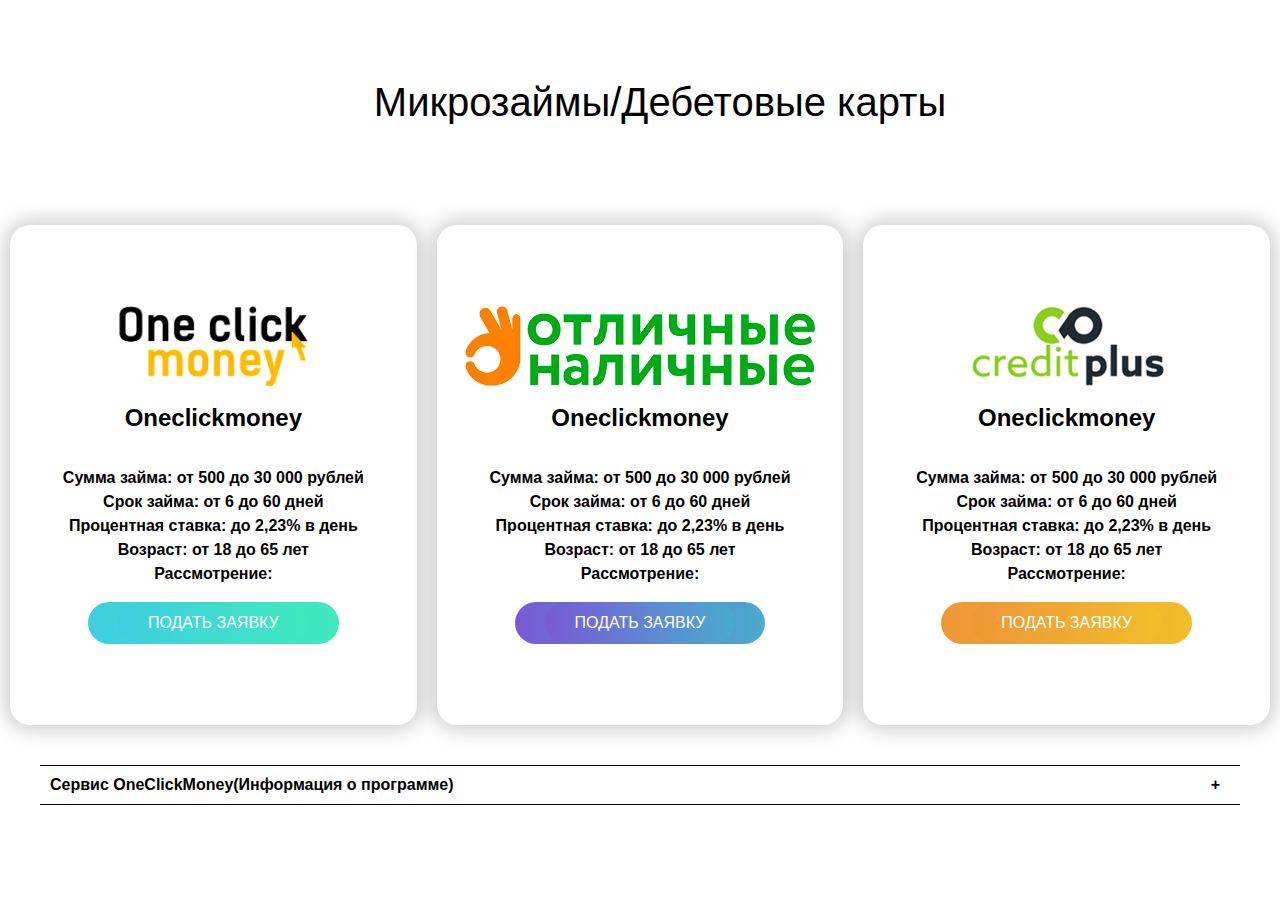
==== index.html @ ba23e67a "Add files via upload" ====
<!DOCTYPE html>
<html lang="ru">
<head>
	<meta charset="UTF-8">
	<meta name="viewport" content="width=device=1200">
	<title>Gradient cards</title>
	<link rel="stylesheet" href="css/style.css">
	<nav>
		<ul>
			<li><a href="index.html">Микрозаймы</a></li>
			<p>/</p>
			<li><a href="cart.html">Дебетовые карты</a></li>
		</ul>
	</nav>
</head>
<body>
	<div class="container">
		<div class="card">
		    <img src="Picture/oneclickmoney.png" alt="oneclickmoney" class="card-image">
			<div class="card-text">
				<h2>Oneclickmoney</h2>
				<p>Сумма займа: от 500 до 30 000 рублей<br>Срок займа: от 6 до 60 дней<br>Процентная ставка: до 2,23% в день<br>
				Возраст: от 18 до 65 лет<br>Рассмотрение:</p>		  
			</div>
			<div class="card-button">
				<a href="https://ad.admitad.com/g/2e4f66e6ffa1b84c5340ae3cf109e7" class="card-button">Подать заявку</a>	
			</div>	
		</div>
		<div class="card">
		    <img src="Picture/otlnal.png" alt="Отличные наличные" class="card-image">
			<div class="card-text">
				<h2>Oneclickmoney</h2>
				<p>Сумма займа: от 500 до 30 000 рублей<br>Срок займа: от 6 до 60 дней<br>Процентная ставка: до 2,23% в день<br>
				Возраст: от 18 до 65 лет<br>Рассмотрение:</p>		  
			</div>
			<div class="card-button">
				<a href="https://ad.admitad.com/g/2e4f66e6ffa1b84c5340ae3cf109e7" class="card-button">Подать заявку</a>	
			</div>	
		</div>
		<div class="card">
		    <img src="Picture/creditplus.png" alt="creditplus" class="card-image">
			<div class="card-text">
				<h2>Oneclickmoney</h2>
				<p>Сумма займа: от 500 до 30 000 рублей<br>Срок займа: от 6 до 60 дней<br>Процентная ставка: до 2,23% в день<br>
				Возраст: от 18 до 65 лет<br>Рассмотрение:</p>		  
			</div>
			<div class="card-button">
				<a href="https://ad.admitad.com/g/2e4f66e6ffa1b84c5340ae3cf109e7" class="card-button">Подать заявку</a>	
			</div>	
		</div>
		</div>
	</div>
	<div class="faq">
		<div class="faq-item">
             <div class="faq-title">Сервис OneClickMoney(Информация о программе)</div> 
			 <div class="content">Сервис OneClickMoney - финансовый онлайн-проект, осуществляющий выдачу займов на банковскую карту онлайн!

				Требования к заемщикам:
				
				Гражданство РФ
				Постоянная регистрация на территории РФ
				Возраст заемщика от 18 до 80 лет
				Наличие постоянного места работы
				Наличие мобильного телефона
				
				
				Необходимые документы:
				
				Паспорт гражданина РФ
				
				
				Способы получения займа:
				
				Личный банковский счет
				Именная банковская карта VISA / MasterCard / Maestro
				Электронный кошелек в платежной системе Webmoney
				Электронный кошелек в платежной системе Яндекс.Деньги
				Электронный кошелек в платежной системе QIWI
				Система денежных переводов ЗОЛОТАЯ КОРОНА
				
				
				Способы погашения:
				
				С банковской карты
				Интернет-банк "Альфа-клик", "Сбербанк@Онлайн", "Промсвязьбанк"
				Терминалы оплаты
				По системе денежных переводов "Contact"
				Кошелек "Webmoney"
				</div>
		</div>
	</div>
    <script>
		const spoiler = document.getElementsByClassName
		('faq');

		for (i = 0; i < spoiler.length; i++){
			spoiler[i].addEventListener('click', function(){
				this.classList.toggle('active')
			})	
		}

	</script>
	
</body>
</html>
---- css/style.css ----
@media only screen and (max-width: 4000px){

body{
  font-family: sans-serif;
  margin: 0;
  padding: 0;
  min-width: 1200px;
}

ul{
  font-size: 40px;
  list-style: none;
  align-items: center;
  display: flex;
  justify-content: center;
  
}

a {
  text-decoration: none;
  color: rgb(0, 0, 0);
}

.line {
  border: none;
  background: linear-gradient(-90deg,#785ad6, #4aabce, #785ad6);
  height: 3px; /* Толщина линии */
  width: 350px;
 }

 .container {
  width: 100%;
  display: flex;
  justify-content: center;
  align-items: center;
 }

.card {
  width: 500px;
  height: 500px;

  border-radius: 20px;
  background: #fff;
  box-shadow: 0 0 20px 5px rgba(0,0,0,.2); 
  display: flex;
  flex-direction: column;
  align-items: center;
  justify-content: center;
  box-sizing: border-box;
	margin: 20px 10px;

}

.card-image{
  height: 80px;
	max-height: 100%;
	max-width: 100%;
}

.card-text{
  display: flex;
	flex-direction: column;
	align-items: center;
  line-height: 150%;
}

.card-text p{
	font-weight: bold;
	color:#000000;
	text-align: center;
}

.card-button{
  background: linear-gradient(to left, #785ad6, #4aabce, #785ad6);
  background-size: 200%;
  padding: 12px 30px;
  text-decoration: none;
  color: #fff;
  text-transform: uppercase;
  border-radius: 30px;
  transition: .4s;
}

.card:first-child:before {
  background: linear-gradient(-90deg, #3fcee1, #3fe9bd);
}

.card:last-child:before {
  background: linear-gradient(-90deg, #f1bd2b, #ee9738);
}


.btn {
  display: block;
  justify-content: center;
  text-align: center;
  border-style: none;
  margin: 29px auto 0;
  padding: 13px 63px 14px 62px;
  cursor: pointer;
  background: linear-gradient(to left, #785ad6, #4aabce, #785ad6);
  background-size: 200%;
  padding: 15px 30px;
  text-decoration: none;
  color: #fff;
  text-transform: uppercase;
  border-radius: 30px;
  box-shadow: 0 9px 50px -5 #3fe9bd;
  transition: .4s;
}

.card:first-child .card-button {
  background: linear-gradient(to left, #3fcee1, #3fe9bd, #3fcee1);
  background-size: 200%;
}

.card:last-child .card-button {
  background: linear-gradient(to left, #ee9738, #f1bd2b, #ee9738);
  background-size: 200%;
}

.btn:hover,
.infBlock:first-child .btn:hover,
.infBlock:last-child .btn:hover {
  background-position: right;
}

.faq {
  width: 1200px;
  margin: 20px auto;
}
.faq-item {
  border-top: 1px solid rgb(0, 0, 0); /* Линия сверху текста */
  border-bottom: 1px solid rgb(0, 0, 0); /* Линия снизу текста */
}
.faq-title {
  
  position: relative;
  padding: 10px;
  
  cursor: pointer;
  font-weight: 600;
  
}

.faq-title::before {
  content: '+';
  position: absolute;
  top:50%;
  right:20px;
  transform: translateY(-50%);
  font-size: 1,5em;
}
.faq.active .faq-title::before {
  content: '-';
}

.content {
  position: relative;
  height: 0;
  overflow: hidden;
  transition: 0,5s;
  overflow-y: auto;
}

.faq.active .content{
  height: auto;
  padding: 10px;
}

}
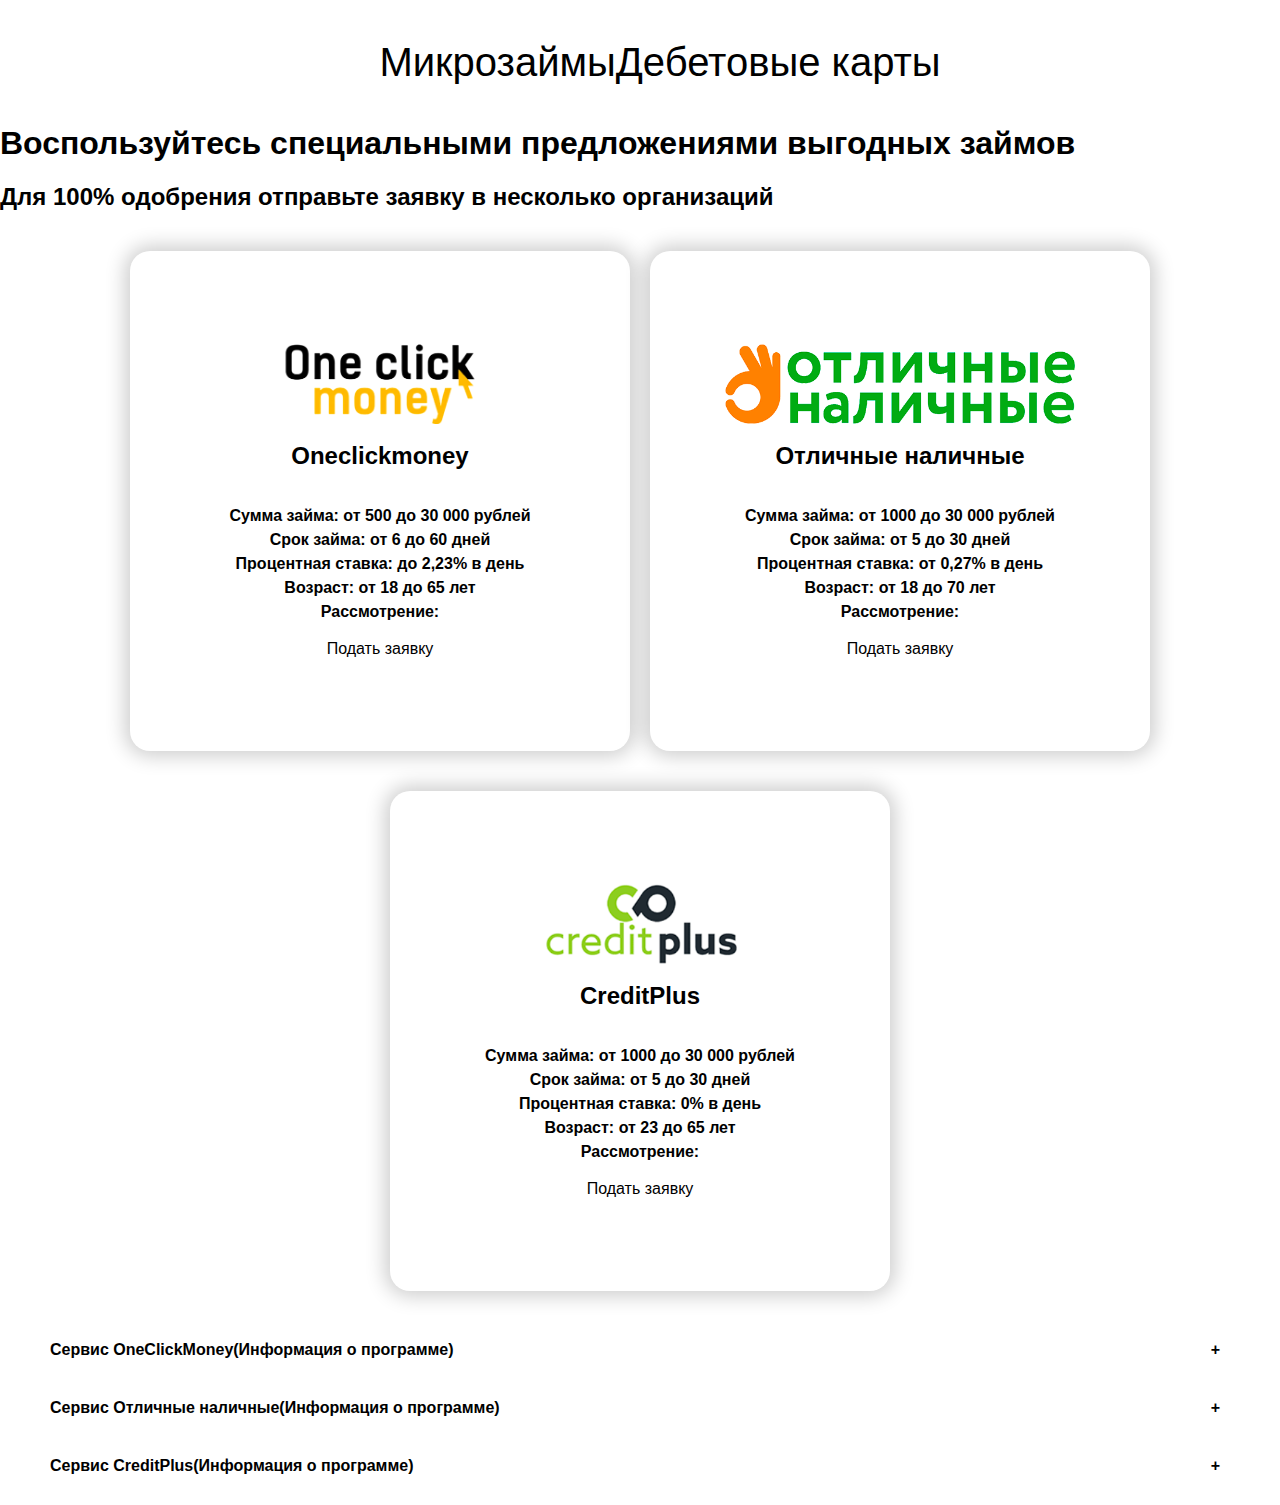
==== commit 10e376c9: "Add files via upload" ====
--- a/index.html
+++ b/index.html
@@ -5,101 +5,141 @@
 	<meta name="viewport" content="width=device=1200">
 	<title>Gradient cards</title>
 	<link rel="stylesheet" href="css/style.css">
-	<nav>
-		<ul>
-			<li><a href="index.html">Микрозаймы</a></li>
-			<p>/</p>
+	<nav class="topnav">
+		<ul class="str">
+			<li><a class="active" href="index.html">Микрозаймы</a></li>
 			<li><a href="cart.html">Дебетовые карты</a></li>
 		</ul>
 	</nav>
 </head>
 <body>
+<div class="main">
+	<div class="main-text"><h1>Воспользуйтесь специальными предложениями выгодных займов</h1></div>
+	<div class="head-text"><h2>Для 100% одобрения отправьте заявку в несколько организаций</h2></div>
+	
 	<div class="container">
 		<div class="card">
 		    <img src="Picture/oneclickmoney.png" alt="oneclickmoney" class="card-image">
 			<div class="card-text">
-				<h2>Oneclickmoney</h2>
+				<h2>Oneclickmoney</h2><div class="line1"></div>
 				<p>Сумма займа: от 500 до 30 000 рублей<br>Срок займа: от 6 до 60 дней<br>Процентная ставка: до 2,23% в день<br>
 				Возраст: от 18 до 65 лет<br>Рассмотрение:</p>		  
 			</div>
-			<div class="card-button">
-				<a href="https://ad.admitad.com/g/2e4f66e6ffa1b84c5340ae3cf109e7" class="card-button">Подать заявку</a>	
+			<div>
+				<a href="https://ad.admitad.com/g/2e4f66e6ffa1b84c5340ae3cf109e7" class="card-button1">Подать заявку</a>	
 			</div>	
 		</div>
 		<div class="card">
 		    <img src="Picture/otlnal.png" alt="Отличные наличные" class="card-image">
 			<div class="card-text">
-				<h2>Oneclickmoney</h2>
-				<p>Сумма займа: от 500 до 30 000 рублей<br>Срок займа: от 6 до 60 дней<br>Процентная ставка: до 2,23% в день<br>
-				Возраст: от 18 до 65 лет<br>Рассмотрение:</p>		  
+				<h2>Отличные наличные</h2><div class="line2"></div>
+				<p>Сумма займа: от 1000 до 30 000 рублей<br>Срок займа: от 5 до 30 дней<br>Процентная ставка: от 0,27% в день<br>
+				Возраст: от 18 до 70 лет<br>Рассмотрение:</p>		  
 			</div>
-			<div class="card-button">
-				<a href="https://ad.admitad.com/g/2e4f66e6ffa1b84c5340ae3cf109e7" class="card-button">Подать заявку</a>	
+			<div>
+				<a href="https://ad.admitad.com/g/5z9ni6el18a1b84c5340b21687d58d538b39b791" class="card-button2">Подать заявку</a>	
 			</div>	
 		</div>
+	</div>
+	<div class="container">
 		<div class="card">
 		    <img src="Picture/creditplus.png" alt="creditplus" class="card-image">
 			<div class="card-text">
-				<h2>Oneclickmoney</h2>
-				<p>Сумма займа: от 500 до 30 000 рублей<br>Срок займа: от 6 до 60 дней<br>Процентная ставка: до 2,23% в день<br>
-				Возраст: от 18 до 65 лет<br>Рассмотрение:</p>		  
+				<h2>CreditPlus</h2><div class="line3"></div>
+				<p>Сумма займа: от 1000 до 30 000 рублей<br>Срок займа: от 5 до 30 дней<br>Процентная ставка: 0% в день<br>
+				Возраст: от 23 до 65 лет<br>Рассмотрение:</p>		  
 			</div>
-			<div class="card-button">
-				<a href="https://ad.admitad.com/g/2e4f66e6ffa1b84c5340ae3cf109e7" class="card-button">Подать заявку</a>	
+			<div>
+				<a href="https://ad.admitad.com/g/mzp7dy4ikqa1b84c5340ab10d1eb5c" class="card-button3">Подать заявку</a>	
 			</div>	
 		</div>
+	</div>
+	<div class="size">
+		<div class="accordeon">
+			<div class="faq">
+				<div class="faq-title">Сервис OneClickMoney(Информация о программе)</div> 
+				<div class="content">
+					<p>Сервис OneClickMoney - финансовый онлайн-проект, осуществляющий выдачу займов на банковскую карту онлайн!</p>
+				   <p>Требования к заемщикам:</p>
+				   <ul>
+					   <li>Гражданство РФ</li>
+					   <li>Постоянная регистрация на территории РФ</li>
+					   <li>Возраст заемщика от 18 до 80 лет</li>
+					   <li>Наличие постоянного места работы</li>
+					   <li>Наличие мобильного телефона</li>
+					 </ul>
+					 <p>Необходимые документы:</p>
+				   <ul>
+					   <li>Паспорт гражданина РФ</li>
+					 </ul>
+					 <p>Способы получения займа:</p>
+					 <ul>
+						 <li>Личный банковский счет</li>
+						 <li>Именная банковская карта VISA / MasterCard / Maestro</li>
+						 <li>Электронный кошелек в платежной системе Webmoney</li>
+						 <li>Электронный кошелек в платежной системе Яндекс.Деньги</li>
+						 <li>Электронный кошелек в платежной системе QIWI</li>
+						 <li>Система денежных переводов ЗОЛОТАЯ КОРОНА</li>
+					   </ul> 
+					   <p>Способы погашения:</p>
+					   <ul>
+						   <li>С банковской карты</li>
+						   <li>Интернет-банк "Альфа-клик", "Сбербанк@Онлайн", "Промсвязьбанк"</li>
+						   <li>Терминалы оплаты</li>
+						   <li>По системе денежных переводов "Contact"</li>
+						   <li>Кошелек "Webmoney"</li>
+						 </ul> 		
+				   </div>
+			</div>
+			<div class="faq">
+				<div class="faq-title">Сервис Отличные наличные(Информация о программе)</div> 
+				<div class="content">
+					<p>Наш сервис онлайн займов - это уникальные разработки и технологичные решения, поэтому одобрение заявок и зачисление 
+						денежных средств происходит за пару минут, а все данные и платежи надежно защищены.</p>
+				   <p>Минимальный пакет документов: паспорт и пенсионное удостоверение (при наличии).</p>
+				   <p>Действует акция 0% на 7 дней (действует для всех новых клиентов на первый займ).</p>
+				</div>
+			</div>
+			<div class="faq">
+				<div class="faq-title">Сервис CreditPlus(Информация о программе)</div> 
+				<div class="content">
+					<p>Перманентная акция: Закрываем 1 заём случайно выбранного клиента каждую пятницу в 18:00 по МСК, оформленный за предшествующую неделю.
+						 Вся информация и результаты розыгрыша публикуются в официальных группах CreditPlus в соцсетях ВКонтакте, Одноклассники, Facebook</p>
+				   <p>Требования к заемщикам:</p>
+				   <ul>
+					<li>Гражданство РФ</li>
+					<li>Постоянная регистрация на территории РФ</li>
+					<li>Наличие мобильного телефона</li>
+				  </ul> 
+				  <p>Необходимые документы:</p>
+				  <ul>
+				   <li>Паспорт гражданина РФ</li>
+				 </ul> 	
+				 <p>Способы получения займа:</p>
+				  <ul>
+				   <li>Наличными по системе денежных переводов CONTACT</li>
+				   <li>на банковский счет</li>
+				   <li>на банковскую карту</li>
+				 </ul> 
+				</div>
+			</div>
 		</div>
-	</div>
-	<div class="faq">
-		<div class="faq-item">
-             <div class="faq-title">Сервис OneClickMoney(Информация о программе)</div> 
-			 <div class="content">Сервис OneClickMoney - финансовый онлайн-проект, осуществляющий выдачу займов на банковскую карту онлайн!
-
-				Требования к заемщикам:
-				
-				Гражданство РФ
-				Постоянная регистрация на территории РФ
-				Возраст заемщика от 18 до 80 лет
-				Наличие постоянного места работы
-				Наличие мобильного телефона
-				
-				
-				Необходимые документы:
-				
-				Паспорт гражданина РФ
-				
-				
-				Способы получения займа:
-				
-				Личный банковский счет
-				Именная банковская карта VISA / MasterCard / Maestro
-				Электронный кошелек в платежной системе Webmoney
-				Электронный кошелек в платежной системе Яндекс.Деньги
-				Электронный кошелек в платежной системе QIWI
-				Система денежных переводов ЗОЛОТАЯ КОРОНА
-				
-				
-				Способы погашения:
-				
-				С банковской карты
-				Интернет-банк "Альфа-клик", "Сбербанк@Онлайн", "Промсвязьбанк"
-				Терминалы оплаты
-				По системе денежных переводов "Contact"
-				Кошелек "Webmoney"
-				</div>
-		</div>
-	</div>
-    <script>
-		const spoiler = document.getElementsByClassName
-		('faq');
-
-		for (i = 0; i < spoiler.length; i++){
-			spoiler[i].addEventListener('click', function(){
-				this.classList.toggle('active')
-			})	
-		}
-
-	</script>
+    </div>	
+</div>	
+<script>
+	document.querySelectorAll('.faq-title').forEach((el) => {
+		el.addEventListener('click', () => {
+			let content = el.nextElementSibling;
+			
+			if(content.style.maxHeight) {
+				document.querySelectorAll('.content').forEach((el) => el.style.maxHeight = null)
+			} else {
+				document.querySelectorAll('.content').forEach((el) => el.style.maxHeight = null)
+				content.style.maxHeight = content.scrollHeight + 'px'
+			}
+		})
+	})	
+</script>
 	
 </body>
 </html>--- a/css/style.css
+++ b/css/style.css
@@ -1,10 +1,7 @@
-@media only screen and (max-width: 4000px){
-
 body{
   font-family: sans-serif;
   margin: 0;
   padding: 0;
-  min-width: 1200px;
 }
 
 ul{
@@ -31,6 +28,7 @@
  .container {
   width: 100%;
   display: flex;
+  flex-wrap: wrap;
   justify-content: center;
   align-items: center;
  }
@@ -126,7 +124,7 @@
 }
 
 .faq {
-  width: 1200px;
+  max-width: 1200px;
   margin: 20px auto;
 }
 .faq-item {
@@ -168,6 +166,4 @@
   padding: 10px;
 }
 
-}
 
-
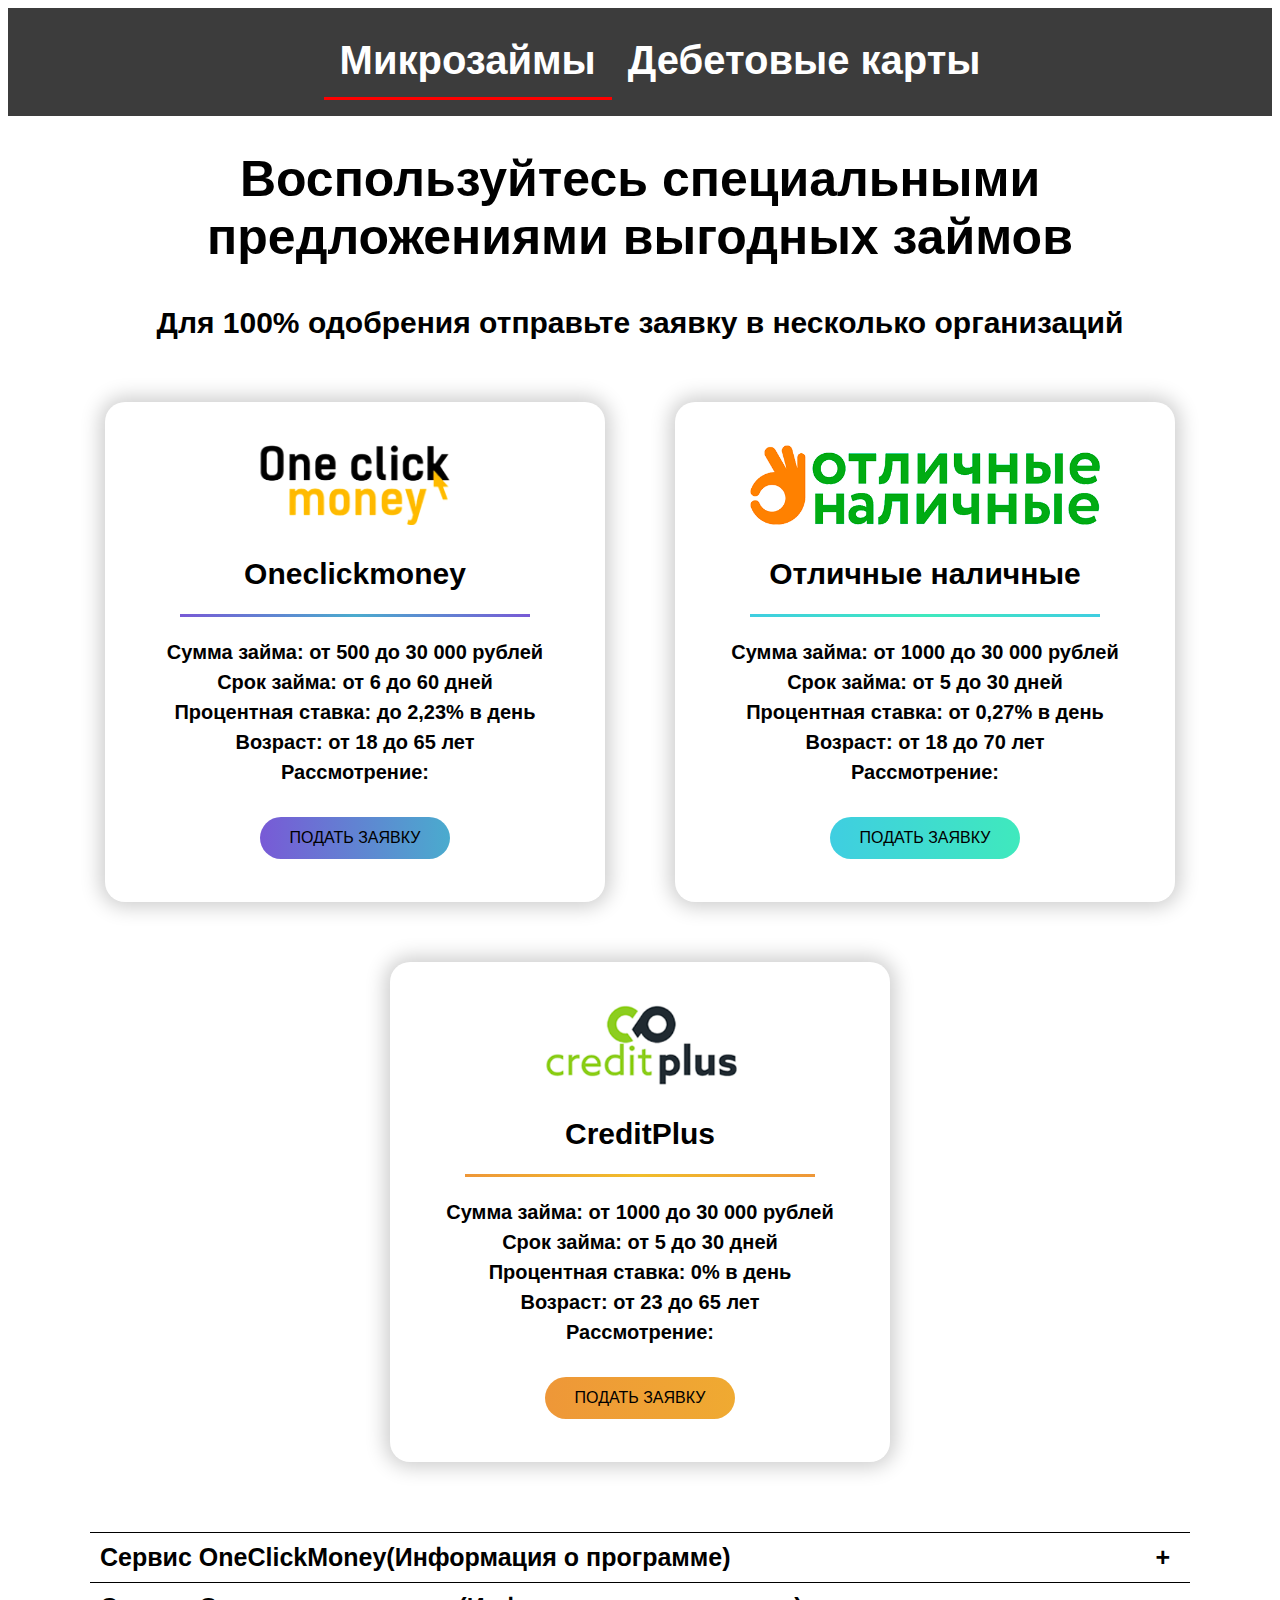
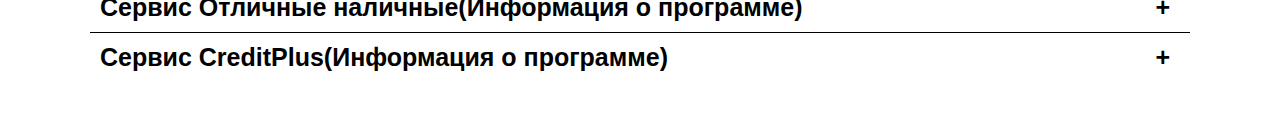
==== commit 8ae0520b: "Add files via upload" ====
--- a/index.html
+++ b/index.html
@@ -3,7 +3,7 @@
 <head>
 	<meta charset="UTF-8">
 	<meta name="viewport" content="width=device=1200">
-	<title>Gradient cards</title>
+	<title>Zaim</title>
 	<link rel="stylesheet" href="css/style.css">
 	<nav class="topnav">
 		<ul class="str">
@@ -25,8 +25,8 @@
 				<p>Сумма займа: от 500 до 30 000 рублей<br>Срок займа: от 6 до 60 дней<br>Процентная ставка: до 2,23% в день<br>
 				Возраст: от 18 до 65 лет<br>Рассмотрение:</p>		  
 			</div>
-			<div>
-				<a href="https://ad.admitad.com/g/2e4f66e6ffa1b84c5340ae3cf109e7" class="card-button1">Подать заявку</a>	
+			<div class="card-button1">
+				<a href="https://ad.admitad.com/g/2e4f66e6ffa1b84c5340ae3cf109e7" class="button-text">Подать заявку</a>	
 			</div>	
 		</div>
 		<div class="card">
@@ -36,8 +36,8 @@
 				<p>Сумма займа: от 1000 до 30 000 рублей<br>Срок займа: от 5 до 30 дней<br>Процентная ставка: от 0,27% в день<br>
 				Возраст: от 18 до 70 лет<br>Рассмотрение:</p>		  
 			</div>
-			<div>
-				<a href="https://ad.admitad.com/g/5z9ni6el18a1b84c5340b21687d58d538b39b791" class="card-button2">Подать заявку</a>	
+			<div class="card-button2">
+				<a href="https://ad.admitad.com/g/5z9ni6el18a1b84c5340b21687d58d538b39b791" class="button-text">Подать заявку</a>	
 			</div>	
 		</div>
 	</div>
@@ -49,8 +49,8 @@
 				<p>Сумма займа: от 1000 до 30 000 рублей<br>Срок займа: от 5 до 30 дней<br>Процентная ставка: 0% в день<br>
 				Возраст: от 23 до 65 лет<br>Рассмотрение:</p>		  
 			</div>
-			<div>
-				<a href="https://ad.admitad.com/g/mzp7dy4ikqa1b84c5340ab10d1eb5c" class="card-button3">Подать заявку</a>	
+			<div class="card-button3">
+				<a href="https://ad.admitad.com/g/mzp7dy4ikqa1b84c5340ab10d1eb5c" class="button-text">Подать заявку</a>	
 			</div>	
 		</div>
 	</div>
--- a/css/style.css
+++ b/css/style.css
@@ -1,16 +1,46 @@
-body{
+ 
+* {
   font-family: sans-serif;
-  margin: 0;
-  padding: 0;
-}
-
-ul{
+  box-sizing: border-box;
+}
+
+.main{
+  width: 100%;
+  max-width: 1140px;
+  margin: 0 auto;
+}
+
+.topnav {
+  background-color: rgb(60, 60, 60);
+  overflow: hidden;
+}
+
+/* Style the links inside the navigation bar */
+.topnav a {
+  display: block;
+  font-family: Trebuchet MS,sans-serif;
+  color: #ffffff;
+  text-align: center;
+  padding: 14px 16px;
+  text-decoration: none;
   font-size: 40px;
+  border-bottom: 3px solid transparent;
+}
+
+.topnav a:hover {
+  border-bottom: 3px solid red;
+}
+
+.topnav a.active {
+  border-bottom: 3px solid red;
+}
+
+.str{
   list-style: none;
   align-items: center;
   display: flex;
-  justify-content: center;
-  
+  justify-content: center; 
+  font-weight: 600;
 }
 
 a {
@@ -18,12 +48,48 @@
   color: rgb(0, 0, 0);
 }
 
-.line {
+
+.line1{
   border: none;
   background: linear-gradient(-90deg,#785ad6, #4aabce, #785ad6);
   height: 3px; /* Толщина линии */
   width: 350px;
- }
+  margin: 0 auto;
+}
+
+.line2{
+  border: none;
+  background: linear-gradient(to left, #3fcee1, #3fe9bd, #3fcee1);
+  height: 3px; /* Толщина линии */
+  width: 350px;
+  margin: 0 auto;
+}
+
+.line3{
+  border: none;
+  background: linear-gradient(to left, #ee9738, #f1bd2b, #ee9738);
+  height: 3px; /* Толщина линии */
+  width: 350px;
+  margin: 0 auto;
+}
+
+.head-text{
+  font-family: Trebuchet MS,sans-serif;
+  font-size: 20px;
+  line-height: 1.6;
+  font-weight: 700;
+  text-align: center;
+  margin: 0 auto;
+  color: rgb(0, 0, 0);
+}
+
+.main-text{
+  font-family: Trebuchet MS,sans-serif;
+  font-size: 25px;
+  text-align: center;
+  margin: 0 auto;
+  color: rgb(0, 0, 0);
+}
 
  .container {
   width: 100%;
@@ -44,9 +110,7 @@
   flex-direction: column;
   align-items: center;
   justify-content: center;
-  box-sizing: border-box;
-	margin: 20px 10px;
-
+	margin: 30px auto;
 }
 
 .card-image{
@@ -56,10 +120,12 @@
 }
 
 .card-text{
+  font-size: 20px;
   display: flex;
 	flex-direction: column;
 	align-items: center;
   line-height: 150%;
+  margin: 10px auto;
 }
 
 .card-text p{
@@ -68,7 +134,7 @@
 	text-align: center;
 }
 
-.card-button{
+.card-button1{
   background: linear-gradient(to left, #785ad6, #4aabce, #785ad6);
   background-size: 200%;
   padding: 12px 30px;
@@ -79,66 +145,52 @@
   transition: .4s;
 }
 
-.card:first-child:before {
-  background: linear-gradient(-90deg, #3fcee1, #3fe9bd);
-}
-
-.card:last-child:before {
-  background: linear-gradient(-90deg, #f1bd2b, #ee9738);
-}
-
-
-.btn {
-  display: block;
-  justify-content: center;
-  text-align: center;
-  border-style: none;
-  margin: 29px auto 0;
-  padding: 13px 63px 14px 62px;
-  cursor: pointer;
-  background: linear-gradient(to left, #785ad6, #4aabce, #785ad6);
+.card-button2{
+  background: linear-gradient(to left, #3fcee1, #3fe9bd, #3fcee1);
   background-size: 200%;
-  padding: 15px 30px;
+  padding: 12px 30px;
   text-decoration: none;
   color: #fff;
   text-transform: uppercase;
   border-radius: 30px;
-  box-shadow: 0 9px 50px -5 #3fe9bd;
   transition: .4s;
 }
 
-.card:first-child .card-button {
-  background: linear-gradient(to left, #3fcee1, #3fe9bd, #3fcee1);
+.card-button3{
+  background: linear-gradient(-90deg, #f1bd2b, #ee9738);
   background-size: 200%;
-}
-
-.card:last-child .card-button {
-  background: linear-gradient(to left, #ee9738, #f1bd2b, #ee9738);
-  background-size: 200%;
-}
-
-.btn:hover,
-.infBlock:first-child .btn:hover,
-.infBlock:last-child .btn:hover {
-  background-position: right;
+  padding: 12px 30px;
+  text-decoration: none;
+  color: #fff;
+  text-transform: uppercase;
+  border-radius: 30px;
+  transition: .4s;
+}
+
+x
+.size{
+  display: flex;
+  justify-content: center; 
+  align-items: center;
+}
+.accordeon{
+  margin: 40px 20px;
+  max-width:1140px;
 }
 
 .faq {
-  max-width: 1200px;
-  margin: 20px auto;
-}
-.faq-item {
-  border-top: 1px solid rgb(0, 0, 0); /* Линия сверху текста */
-  border-bottom: 1px solid rgb(0, 0, 0); /* Линия снизу текста */
-}
+  position: relative;
+}
+
+
 .faq-title {
-  
   position: relative;
   padding: 10px;
-  
   cursor: pointer;
+  border-top: 1px solid rgb(0, 0, 0); 
+  font-family: Trebuchet MS,sans-serif;
+  font-size: 25px;
   font-weight: 600;
-  
 }
 
 .faq-title::before {
@@ -154,11 +206,12 @@
 }
 
 .content {
+  font-family: Trebuchet MS,sans-serif;
+  font-size: 18px;;
   position: relative;
-  height: 0;
+  max-height: 0;
   overflow: hidden;
-  transition: 0,5s;
-  overflow-y: auto;
+  transition: 0,3s ease-in-out;
 }
 
 .faq.active .content{
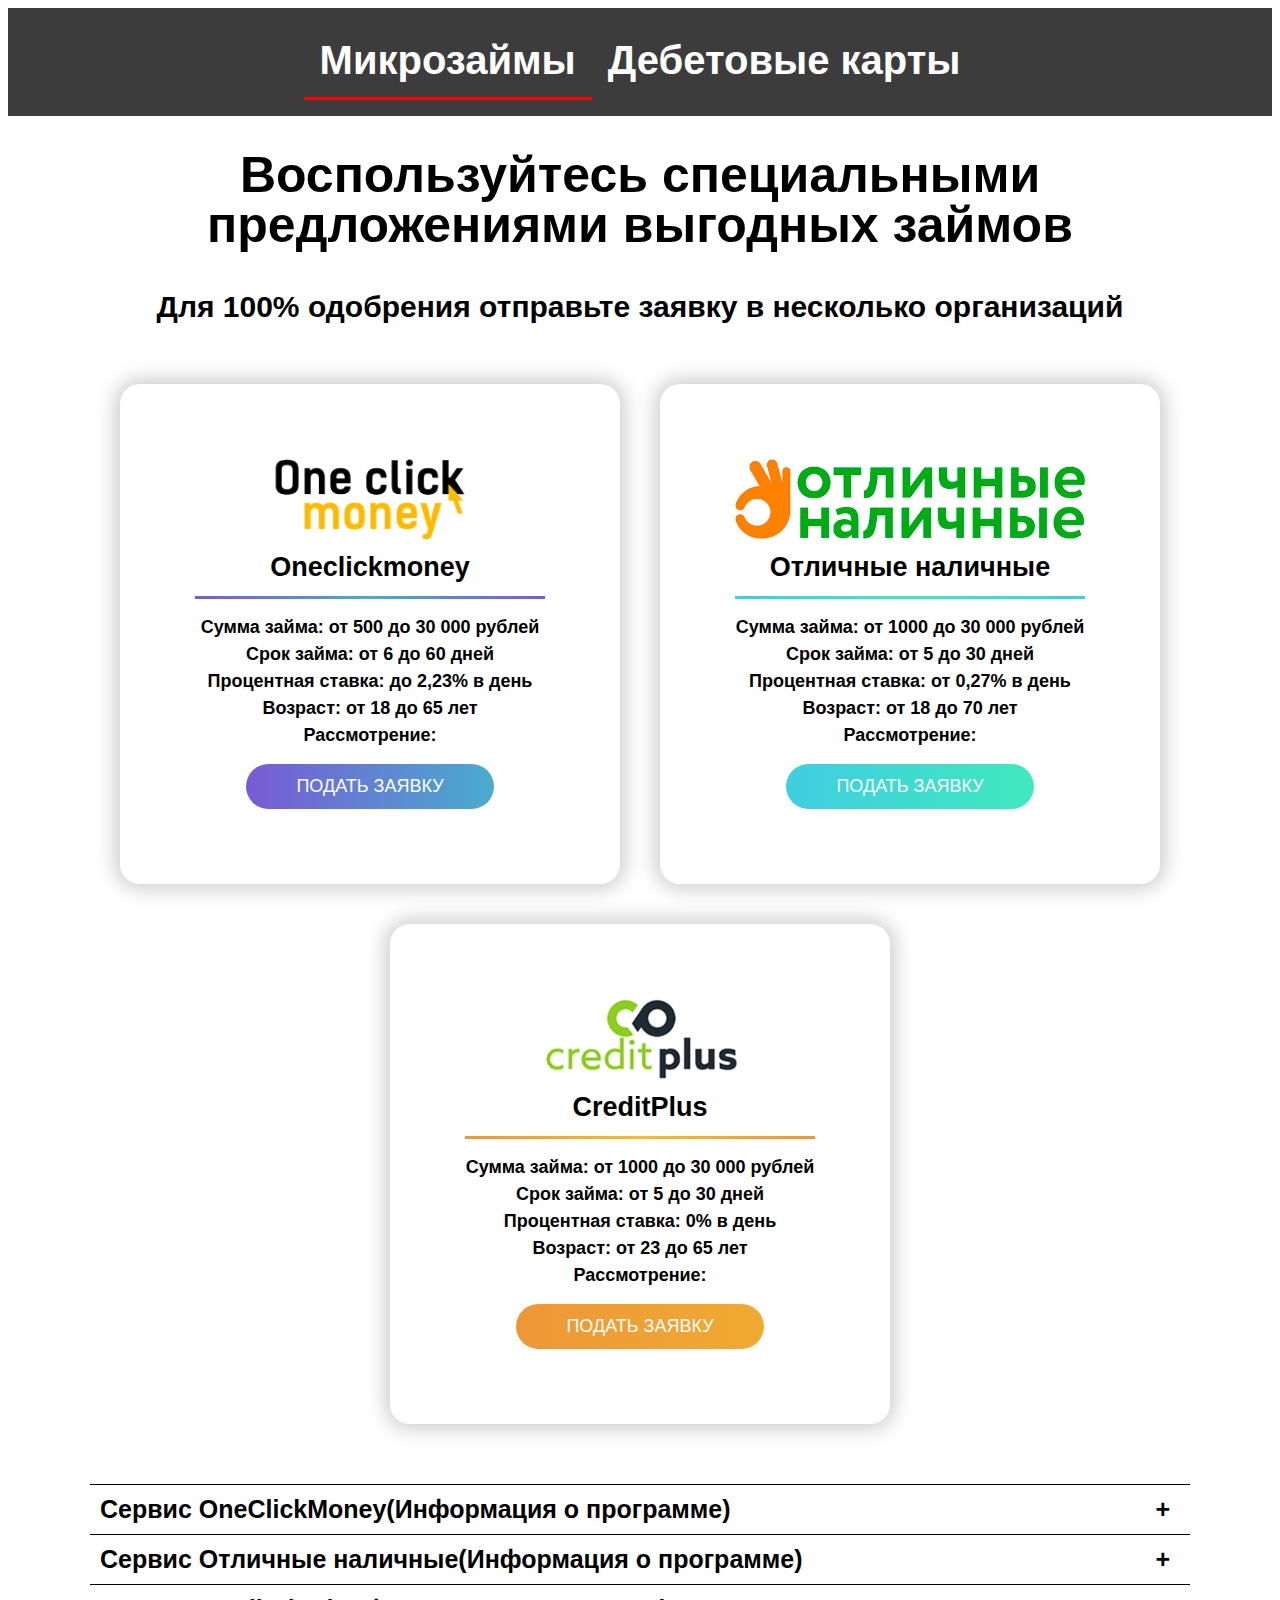
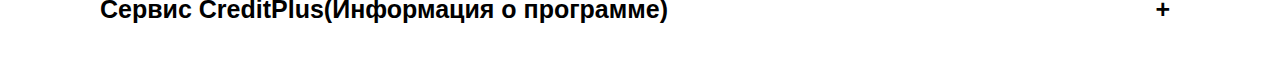
==== commit 52e86245: "Add files via upload" ====
--- a/index.html
+++ b/index.html
@@ -1,145 +1,147 @@
 <!DOCTYPE html>
 <html lang="ru">
-<head>
-	<meta charset="UTF-8">
-	<meta name="viewport" content="width=device=1200">
-	<title>Zaim</title>
-	<link rel="stylesheet" href="css/style.css">
-	<nav class="topnav">
-		<ul class="str">
-			<li><a class="active" href="index.html">Микрозаймы</a></li>
-			<li><a href="cart.html">Дебетовые карты</a></li>
-		</ul>
-	</nav>
-</head>
-<body>
-<div class="main">
-	<div class="main-text"><h1>Воспользуйтесь специальными предложениями выгодных займов</h1></div>
-	<div class="head-text"><h2>Для 100% одобрения отправьте заявку в несколько организаций</h2></div>
-	
-	<div class="container">
-		<div class="card">
-		    <img src="Picture/oneclickmoney.png" alt="oneclickmoney" class="card-image">
-			<div class="card-text">
-				<h2>Oneclickmoney</h2><div class="line1"></div>
-				<p>Сумма займа: от 500 до 30 000 рублей<br>Срок займа: от 6 до 60 дней<br>Процентная ставка: до 2,23% в день<br>
-				Возраст: от 18 до 65 лет<br>Рассмотрение:</p>		  
-			</div>
-			<div class="card-button1">
-				<a href="https://ad.admitad.com/g/2e4f66e6ffa1b84c5340ae3cf109e7" class="button-text">Подать заявку</a>	
-			</div>	
-		</div>
-		<div class="card">
-		    <img src="Picture/otlnal.png" alt="Отличные наличные" class="card-image">
-			<div class="card-text">
-				<h2>Отличные наличные</h2><div class="line2"></div>
-				<p>Сумма займа: от 1000 до 30 000 рублей<br>Срок займа: от 5 до 30 дней<br>Процентная ставка: от 0,27% в день<br>
-				Возраст: от 18 до 70 лет<br>Рассмотрение:</p>		  
-			</div>
-			<div class="card-button2">
-				<a href="https://ad.admitad.com/g/5z9ni6el18a1b84c5340b21687d58d538b39b791" class="button-text">Подать заявку</a>	
-			</div>	
-		</div>
-	</div>
-	<div class="container">
-		<div class="card">
-		    <img src="Picture/creditplus.png" alt="creditplus" class="card-image">
-			<div class="card-text">
-				<h2>CreditPlus</h2><div class="line3"></div>
-				<p>Сумма займа: от 1000 до 30 000 рублей<br>Срок займа: от 5 до 30 дней<br>Процентная ставка: 0% в день<br>
-				Возраст: от 23 до 65 лет<br>Рассмотрение:</p>		  
-			</div>
-			<div class="card-button3">
-				<a href="https://ad.admitad.com/g/mzp7dy4ikqa1b84c5340ab10d1eb5c" class="button-text">Подать заявку</a>	
-			</div>	
-		</div>
-	</div>
-	<div class="size">
-		<div class="accordeon">
-			<div class="faq">
-				<div class="faq-title">Сервис OneClickMoney(Информация о программе)</div> 
-				<div class="content">
-					<p>Сервис OneClickMoney - финансовый онлайн-проект, осуществляющий выдачу займов на банковскую карту онлайн!</p>
-				   <p>Требования к заемщикам:</p>
-				   <ul>
-					   <li>Гражданство РФ</li>
-					   <li>Постоянная регистрация на территории РФ</li>
-					   <li>Возраст заемщика от 18 до 80 лет</li>
-					   <li>Наличие постоянного места работы</li>
-					   <li>Наличие мобильного телефона</li>
-					 </ul>
-					 <p>Необходимые документы:</p>
-				   <ul>
-					   <li>Паспорт гражданина РФ</li>
-					 </ul>
-					 <p>Способы получения займа:</p>
-					 <ul>
-						 <li>Личный банковский счет</li>
-						 <li>Именная банковская карта VISA / MasterCard / Maestro</li>
-						 <li>Электронный кошелек в платежной системе Webmoney</li>
-						 <li>Электронный кошелек в платежной системе Яндекс.Деньги</li>
-						 <li>Электронный кошелек в платежной системе QIWI</li>
-						 <li>Система денежных переводов ЗОЛОТАЯ КОРОНА</li>
-					   </ul> 
-					   <p>Способы погашения:</p>
-					   <ul>
-						   <li>С банковской карты</li>
-						   <li>Интернет-банк "Альфа-клик", "Сбербанк@Онлайн", "Промсвязьбанк"</li>
-						   <li>Терминалы оплаты</li>
-						   <li>По системе денежных переводов "Contact"</li>
-						   <li>Кошелек "Webmoney"</li>
-						 </ul> 		
-				   </div>
-			</div>
-			<div class="faq">
-				<div class="faq-title">Сервис Отличные наличные(Информация о программе)</div> 
-				<div class="content">
-					<p>Наш сервис онлайн займов - это уникальные разработки и технологичные решения, поэтому одобрение заявок и зачисление 
-						денежных средств происходит за пару минут, а все данные и платежи надежно защищены.</p>
-				   <p>Минимальный пакет документов: паспорт и пенсионное удостоверение (при наличии).</p>
-				   <p>Действует акция 0% на 7 дней (действует для всех новых клиентов на первый займ).</p>
+	<head>
+		<meta charset="UTF-8">
+		<title>Zaim</title>
+		<link rel="stylesheet" href="css/style.css">
+		<link rel="stylesheet" href="css/adaptive.css">
+		<link rel="shortcut icon" href="Picture/money.png" type="image/png">
+		<meta name="viewport" content="width=device-width">
+		<nav class="topnav">
+			<ul class="str">
+				<li><a class="active"href="index.html">Микрозаймы</a></li>
+				<li><a href="cart.html">Дебетовые карты</a></li>
+			</ul>
+		</nav>
+	</head>
+	<body>
+		<div class="main">
+			<div class="main-text"><h1>Воспользуйтесь специальными предложениями выгодных займов</h1></div>
+			<div class="head-text"><h2>Для 100% одобрения отправьте заявку в несколько организаций</h2></div>
+			
+			<div class="container">
+				<div class="card">
+					<img src="Picture/oneclickmoney.png" alt="oneclickmoney" class="card-image">
+					<div class="card-text">
+						<h2>Oneclickmoney</h2><div class="line1"></div>
+						<p>Сумма займа: от 500 до 30 000 рублей<br>Срок займа: от 6 до 60 дней<br>Процентная ставка: до 2,23% в день<br>
+						Возраст: от 18 до 65 лет<br>Рассмотрение:</p>		  
+					</div>
+					<div class="card-button1">
+						<a href="https://ad.admitad.com/g/2e4f66e6ffa1b84c5340ae3cf109e7" class="button-text">Подать заявку</a>	
+					</div>	
+				</div>
+				<div class="card">
+					<img src="Picture/otlnal.png" alt="Отличные наличные" class="card-image">
+					<div class="card-text">
+						<h2>Отличные наличные</h2><div class="line2"></div>
+						<p>Сумма займа: от 1000 до 30 000 рублей<br>Срок займа: от 5 до 30 дней<br>Процентная ставка: от 0,27% в день<br>
+						Возраст: от 18 до 70 лет<br>Рассмотрение:</p>		  
+					</div>
+					<div class="card-button2">
+						<a href="https://ad.admitad.com/g/5z9ni6el18a1b84c5340b21687d58d538b39b791" class="button-text">Подать заявку</a>	
+					</div>	
 				</div>
 			</div>
-			<div class="faq">
-				<div class="faq-title">Сервис CreditPlus(Информация о программе)</div> 
-				<div class="content">
-					<p>Перманентная акция: Закрываем 1 заём случайно выбранного клиента каждую пятницу в 18:00 по МСК, оформленный за предшествующую неделю.
-						 Вся информация и результаты розыгрыша публикуются в официальных группах CreditPlus в соцсетях ВКонтакте, Одноклассники, Facebook</p>
-				   <p>Требования к заемщикам:</p>
-				   <ul>
-					<li>Гражданство РФ</li>
-					<li>Постоянная регистрация на территории РФ</li>
-					<li>Наличие мобильного телефона</li>
-				  </ul> 
-				  <p>Необходимые документы:</p>
-				  <ul>
-				   <li>Паспорт гражданина РФ</li>
-				 </ul> 	
-				 <p>Способы получения займа:</p>
-				  <ul>
-				   <li>Наличными по системе денежных переводов CONTACT</li>
-				   <li>на банковский счет</li>
-				   <li>на банковскую карту</li>
-				 </ul> 
+			<div class="container">
+				<div class="card">
+					<img src="Picture/creditplus.png" alt="creditplus" class="card-image">
+					<div class="card-text">
+						<h2>CreditPlus</h2><div class="line3"></div>
+						<p>Сумма займа: от 1000 до 30 000 рублей<br>Срок займа: от 5 до 30 дней<br>Процентная ставка: 0% в день<br>
+						Возраст: от 23 до 65 лет<br>Рассмотрение:</p>		  
+					</div>
+					<div class="card-button3">
+						<a href="https://ad.admitad.com/g/mzp7dy4ikqa1b84c5340ab10d1eb5c" class="button-text">Подать заявку</a>	
+					</div>	
 				</div>
 			</div>
-		</div>
-    </div>	
-</div>	
-<script>
-	document.querySelectorAll('.faq-title').forEach((el) => {
-		el.addEventListener('click', () => {
-			let content = el.nextElementSibling;
+			<div class="size">
+				<div class="accordeon">
+					<div class="faq">
+						<div class="faq-title">Сервис OneClickMoney(Информация о программе)</div> 
+						<div class="content">
+							<p>Сервис OneClickMoney - финансовый онлайн-проект, осуществляющий выдачу займов на банковскую карту онлайн!</p>
+						   <p>Требования к заемщикам:</p>
+						   <ul>
+							   <li>Гражданство РФ</li>
+							   <li>Постоянная регистрация на территории РФ</li>
+							   <li>Возраст заемщика от 18 до 80 лет</li>
+							   <li>Наличие постоянного места работы</li>
+							   <li>Наличие мобильного телефона</li>
+							 </ul>
+							 <p>Необходимые документы:</p>
+						   <ul>
+							   <li>Паспорт гражданина РФ</li>
+							 </ul>
+							 <p>Способы получения займа:</p>
+							 <ul>
+								 <li>Личный банковский счет</li>
+								 <li>Именная банковская карта VISA / MasterCard / Maestro</li>
+								 <li>Электронный кошелек в платежной системе Webmoney</li>
+								 <li>Электронный кошелек в платежной системе Яндекс.Деньги</li>
+								 <li>Электронный кошелек в платежной системе QIWI</li>
+								 <li>Система денежных переводов ЗОЛОТАЯ КОРОНА</li>
+							   </ul> 
+							   <p>Способы погашения:</p>
+							   <ul>
+								   <li>С банковской карты</li>
+								   <li>Интернет-банк "Альфа-клик", "Сбербанк@Онлайн", "Промсвязьбанк"</li>
+								   <li>Терминалы оплаты</li>
+								   <li>По системе денежных переводов "Contact"</li>
+								   <li>Кошелек "Webmoney"</li>
+								 </ul> 		
+						   </div>
+					</div>
+					<div class="faq">
+						<div class="faq-title">Сервис Отличные наличные(Информация о программе)</div> 
+						<div class="content">
+							<p>Наш сервис онлайн займов - это уникальные разработки и технологичные решения, поэтому одобрение заявок и зачисление 
+								денежных средств происходит за пару минут, а все данные и платежи надежно защищены.</p>
+						   <p>Минимальный пакет документов: паспорт и пенсионное удостоверение (при наличии).</p>
+						   <p>Действует акция 0% на 7 дней (действует для всех новых клиентов на первый займ).</p>
+						</div>
+					</div>
+					<div class="faq">
+						<div class="faq-title">Сервис CreditPlus(Информация о программе)</div> 
+						<div class="content">
+							<p>Перманентная акция: Закрываем 1 заём случайно выбранного клиента каждую пятницу в 18:00 по МСК, оформленный за предшествующую неделю.
+								 Вся информация и результаты розыгрыша публикуются в официальных группах CreditPlus в соцсетях ВКонтакте, Одноклассники, Facebook</p>
+						   <p>Требования к заемщикам:</p>
+						   <ul>
+							<li>Гражданство РФ</li>
+							<li>Постоянная регистрация на территории РФ</li>
+							<li>Наличие мобильного телефона</li>
+						  </ul> 
+						  <p>Необходимые документы:</p>
+						  <ul>
+						   <li>Паспорт гражданина РФ</li>
+						 </ul> 	
+						 <p>Способы получения займа:</p>
+						  <ul>
+						   <li>Наличными по системе денежных переводов CONTACT</li>
+						   <li>на банковский счет</li>
+						   <li>на банковскую карту</li>
+						 </ul> 
+						</div>
+					</div>
+				</div>
+			</div>	
+		</div>	
+		<script>
+			document.querySelectorAll('.faq-title').forEach((el) => {
+				el.addEventListener('click', () => {
+					let content = el.nextElementSibling;
+					
+					if(content.style.maxHeight) {
+						document.querySelectorAll('.content').forEach((el) => el.style.maxHeight = null)
+					} else {
+						document.querySelectorAll('.content').forEach((el) => el.style.maxHeight = null)
+						content.style.maxHeight = content.scrollHeight + 'px'
+					}
+				})
+			})	
+		</script>
 			
-			if(content.style.maxHeight) {
-				document.querySelectorAll('.content').forEach((el) => el.style.maxHeight = null)
-			} else {
-				document.querySelectorAll('.content').forEach((el) => el.style.maxHeight = null)
-				content.style.maxHeight = content.scrollHeight + 'px'
-			}
-		})
-	})	
-</script>
-	
-</body>
+		</body>
 </html>--- a/css/style.css
+++ b/css/style.css
@@ -1,8 +1,8 @@
- 
 * {
   font-family: sans-serif;
-  box-sizing: border-box;
-}
+  box-sizing: border-box; 
+}
+
 
 .main{
   width: 100%;
@@ -41,6 +41,7 @@
   display: flex;
   justify-content: center; 
   font-weight: 600;
+  padding:0;
 }
 
 a {
@@ -54,7 +55,7 @@
   background: linear-gradient(-90deg,#785ad6, #4aabce, #785ad6);
   height: 3px; /* Толщина линии */
   width: 350px;
-  margin: 0 auto;
+  margin: 10px auto;
 }
 
 .line2{
@@ -62,7 +63,7 @@
   background: linear-gradient(to left, #3fcee1, #3fe9bd, #3fcee1);
   height: 3px; /* Толщина линии */
   width: 350px;
-  margin: 0 auto;
+  margin: 10px auto;
 }
 
 .line3{
@@ -70,26 +71,28 @@
   background: linear-gradient(to left, #ee9738, #f1bd2b, #ee9738);
   height: 3px; /* Толщина линии */
   width: 350px;
-  margin: 0 auto;
+  margin: 10px auto;
+}
+
+.main-text{
+  font-family: Trebuchet MS,sans-serif;
+  font-size: 25px;
+  text-align: center;
+  margin: 20px 20px;
+  line-height: 1;
+  color: rgb(0, 0, 0);
 }
 
 .head-text{
   font-family: Trebuchet MS,sans-serif;
   font-size: 20px;
-  line-height: 1.6;
   font-weight: 700;
   text-align: center;
-  margin: 0 auto;
+  margin: 40px 20px;
   color: rgb(0, 0, 0);
 }
 
-.main-text{
-  font-family: Trebuchet MS,sans-serif;
-  font-size: 25px;
-  text-align: center;
-  margin: 0 auto;
-  color: rgb(0, 0, 0);
-}
+
 
  .container {
   width: 100%;
@@ -110,34 +113,58 @@
   flex-direction: column;
   align-items: center;
   justify-content: center;
-	margin: 30px auto;
+  margin: 20px 20px;
 }
 
 .card-image{
   height: 80px;
-	max-height: 100%;
-	max-width: 100%;
+  max-height: 100%;
+  max-width: 100%;
 }
 
 .card-text{
-  font-size: 20px;
-  display: flex;
-	flex-direction: column;
-	align-items: center;
+  font-size: 18px;
+  display: flex;
+  flex-direction: column;
+  align-items: center;
   line-height: 150%;
   margin: 10px auto;
 }
 
 .card-text p{
-	font-weight: bold;
-	color:#000000;
-	text-align: center;
+  font-weight: bold;
+  color:#000000;
+  text-align: center;
+  margin:5px;
+  padding: 0;
+}
+
+.card-text h2{
+    font-weight: bold;
+    color:#000000;
+    text-align: center;
+    margin:5px;
+    padding: 0;
+} 
+.button-text{
+  font-size: 18px;
+  text-decoration: none;
+  color: #fff;
+  text-transform: uppercase;
 }
 
 .card-button1{
   background: linear-gradient(to left, #785ad6, #4aabce, #785ad6);
   background-size: 200%;
-  padding: 12px 30px;
+  padding: 12px 50px;
+  border-radius: 30px;
+  transition: .4s;
+}
+
+.card-button2{
+  background: linear-gradient(to left, #3fcee1, #3fe9bd, #3fcee1);
+  background-size: 200%;
+  padding: 12px 50px;
   text-decoration: none;
   color: #fff;
   text-transform: uppercase;
@@ -145,10 +172,10 @@
   transition: .4s;
 }
 
-.card-button2{
-  background: linear-gradient(to left, #3fcee1, #3fe9bd, #3fcee1);
+.card-button3{
+  background: linear-gradient(-90deg, #f1bd2b, #ee9738);
   background-size: 200%;
-  padding: 12px 30px;
+  padding: 12px 50px;
   text-decoration: none;
   color: #fff;
   text-transform: uppercase;
@@ -156,22 +183,12 @@
   transition: .4s;
 }
 
-.card-button3{
-  background: linear-gradient(-90deg, #f1bd2b, #ee9738);
-  background-size: 200%;
-  padding: 12px 30px;
-  text-decoration: none;
-  color: #fff;
-  text-transform: uppercase;
-  border-radius: 30px;
-  transition: .4s;
-}
-
 x
 .size{
   display: flex;
   justify-content: center; 
   align-items: center;
+  list-style: none;
 }
 .accordeon{
   margin: 40px 20px;
--- a/css/adaptive.css
+++ b/css/adaptive.css
@@ -0,0 +1,720 @@
+@media only screen and (max-width: 1200px) {
+    * {
+      font-family: sans-serif;
+      box-sizing: border-box;
+    }
+    
+    .main{
+      width: 100%;
+      max-width: 1140px;
+      margin: 0 auto;
+    }
+    
+    .topnav {
+      background-color: rgb(60, 60, 60);
+      overflow: hidden;
+    }
+    
+    /* Style the links inside the navigation bar */
+    .topnav a {
+      display: block;
+      font-family: Trebuchet MS,sans-serif;
+      color: #ffffff;
+      text-align: center;
+      padding: 14px 16px;
+      text-decoration: none;
+      font-size: 32px;
+      border-bottom: 3px solid transparent;
+    }
+    
+    .topnav a:hover {
+      border-bottom: 3px solid red;
+    }
+    
+    .topnav a.active {
+      border-bottom: 3px solid red;
+    }
+    
+    .str{
+      list-style: none;
+      align-items: center;
+      display: flex;
+      justify-content: center; 
+      font-weight: 600;
+      padding:0;
+    }
+    
+    a {
+      text-decoration: none;
+      color: rgb(0, 0, 0);
+    }
+    
+    
+    .line1{
+      border: none;
+      background: linear-gradient(-90deg,#785ad6, #4aabce, #785ad6);
+      height: 3px; /* Толщина линии */
+      width: 320px;
+      margin: 10px auto;
+    }
+    
+    .line2{
+      border: none;
+      background: linear-gradient(to left, #3fcee1, #3fe9bd, #3fcee1);
+      height: 3px; /* Толщина линии */
+      width: 320px;
+      margin: 10px auto;
+    }
+    
+    .line3{
+      border: none;
+      background: linear-gradient(to left, #ee9738, #f1bd2b, #ee9738);
+      height: 3px; /* Толщина линии */
+      width: 320px;
+      margin: 10px auto;
+    }
+    
+    .main-text{
+      font-family: Trebuchet MS,sans-serif;
+      font-size: 20px;
+      text-align: center;
+      margin: 20px 20px;
+      line-height: 1;
+      color: rgb(0, 0, 0);
+    }
+
+    .head-text{
+      font-family: Trebuchet MS,sans-serif;
+      font-size: 16px;
+      font-weight: 700;
+      text-align: center;
+      margin: 40px 20px;
+      color: rgb(0, 0, 0);
+    }
+    
+    
+    
+     .container {
+      width: 100%;
+      display: flex;
+      flex-wrap: wrap;
+      justify-content: center;
+      align-items: center;
+     }
+    
+    .card {
+      width: 400px;
+      height: 420px;
+    
+      border-radius: 20px;
+      background: #fff;
+      box-shadow: 0 0 20px 5px rgba(0,0,0,.2); 
+      display: flex;
+      flex-direction: column;
+      align-items: center;
+      justify-content: center;
+      margin: 20px 20px;
+    }
+    
+    .card-image{
+      height: 64px;
+      max-height: 100%;
+      max-width: 100%;
+    }
+    
+    .card-text{
+      font-size: 16px;
+      display: flex;
+      flex-direction: column;
+      align-items: center;
+      line-height: 150%;
+      margin: 10px auto;
+    }
+    
+    .card-text p{
+      font-weight: bold;
+      color:#000000;
+      text-align: center;
+      margin:5px;
+      padding: 0;
+    }
+
+    .card-text h2{
+        font-weight: bold;
+        color:#000000;
+        text-align: center;
+        margin:5px;
+        padding: 0;
+    }
+    
+    .button-text{
+      font-size: 16px;
+      text-decoration: none;
+      color: #fff;
+      text-transform: uppercase;
+    }
+    
+    .card-button1{
+      background: linear-gradient(to left, #785ad6, #4aabce, #785ad6);
+      background-size: 200%;
+      padding: 12px 50px;
+      border-radius: 30px;
+      transition: .4s;
+    }
+    
+    .card-button2{
+      background: linear-gradient(to left, #3fcee1, #3fe9bd, #3fcee1);
+      background-size: 200%;
+      padding: 12px 50px;
+      text-decoration: none;
+      color: #fff;
+      text-transform: uppercase;
+      border-radius: 30px;
+      transition: .4s;
+    }
+    
+    .card-button3{
+      background: linear-gradient(-90deg, #f1bd2b, #ee9738);
+      background-size: 200%;
+      padding: 12px 50px;
+      text-decoration: none;
+      color: #fff;
+      text-transform: uppercase;
+      border-radius: 30px;
+      transition: .4s;
+    }
+    
+    x
+    .size{
+      display: flex;
+      justify-content: center; 
+      align-items: center;
+    }
+    .accordeon{
+      margin: 40px 20px;
+      max-width:1140px;
+    }
+    
+    .faq {
+      position: relative;
+    }
+    
+    
+    .faq-title {
+      position: relative;
+      padding: 10px;
+      cursor: pointer;
+      border-top: 1px solid rgb(0, 0, 0); 
+      font-family: Trebuchet MS,sans-serif;
+      font-size: 20px;
+      font-weight: 600;
+    }
+    
+    .faq-title::before {
+      content: '+';
+      position: absolute;
+      top:50%;
+      right:20px;
+      transform: translateY(-50%);
+      font-size: 1,5em;
+    }
+    .faq.active .faq-title::before {
+      content: '-';
+    }
+    
+    .content {
+      font-family: Trebuchet MS,sans-serif;
+      font-size: 16px;;
+      position: relative;
+      max-height: 0;
+      overflow: hidden;
+      transition: 0,3s ease-in-out;
+    }
+    
+    .faq.active .content{
+      height: auto;
+      padding: 10px;
+    }
+  }
+  
+  @media only screen and (max-width: 800px) {
+    * {
+      font-family: sans-serif;
+      box-sizing: border-box;
+    }
+    
+    .main{
+      width: 100%;
+      max-width: 1140px;
+      margin: 0 auto;
+    }
+    
+    .topnav {
+      background-color: rgb(60, 60, 60);
+      overflow: hidden;
+    }
+    
+    /* Style the links inside the navigation bar */
+    .topnav a {
+      display: block;
+      font-family: Trebuchet MS,sans-serif;
+      color: #ffffff;
+      text-align: center;
+      padding: 14px 16px;
+      text-decoration: none;
+      font-size: 22px;
+      border-bottom: 3px solid transparent;
+    }
+    
+    .topnav a:hover {
+      border-bottom: 3px solid red;
+    }
+    
+    .topnav a.active {
+      border-bottom: 3px solid red;
+    }
+    
+    .str{
+      list-style: none;
+      align-items: center;
+      display: flex;
+      justify-content: center; 
+      font-weight: 600;
+      padding:0;
+    }
+    
+    a {
+      text-decoration: none;
+      color: rgb(0, 0, 0);
+    }
+    
+    
+    .line1{
+      border: none;
+      background: linear-gradient(-90deg,#785ad6, #4aabce, #785ad6);
+      height: 3px; /* Толщина линии */
+      width: 240px;
+      margin: 10px auto;
+    }
+    
+    .line2{
+      border: none;
+      background: linear-gradient(to left, #3fcee1, #3fe9bd, #3fcee1);
+      height: 3px; /* Толщина линии */
+      width: 240px;
+      margin: 10px auto;
+    }
+    
+    .line3{
+      border: none;
+      background: linear-gradient(to left, #ee9738, #f1bd2b, #ee9738);
+      height: 3px; /* Толщина линии */
+      width: 240px;
+      margin: 10px auto;
+    }
+    
+    .main-text{
+      font-family: Trebuchet MS,sans-serif;
+      font-size: 12px;
+      text-align: center;
+      margin: auto 20px;
+      line-height: 1;
+      color: rgb(0, 0, 0);
+    }
+
+    .head-text{
+      font-family: Trebuchet MS,sans-serif;
+      font-size: 12px;
+      font-weight: 700;
+      text-align: center;
+      margin: auto 20px;
+      color: rgb(0, 0, 0);
+    }
+    
+    
+    
+     .container {
+      width: 100%;
+      display: flex;
+      flex-wrap: wrap;
+      justify-content: center;
+      align-items: center;
+     }
+    
+    .card {
+      width: 300px;
+      height: 330px;
+    
+      border-radius: 20px;
+      background: #fff;
+      box-shadow: 0 0 20px 5px rgba(0,0,0,.2); 
+      display: flex;
+      flex-direction: column;
+      align-items: center;
+      justify-content: center;
+      margin: 20px 20px;
+    }
+    
+    .card-image{
+      height: 40px;
+      max-height: 100%;
+      max-width: 100%;
+    }
+    
+    .card-text{
+      font-size: 14px;
+      display: flex;
+      flex-direction: column;
+      align-items: center;
+      line-height: 150%;
+      margin: 10px auto;
+    }
+    
+    .card-text p{
+      font-weight: bold;
+      color:#000000;
+      text-align: center;
+      margin:5px;
+      padding: 0;
+    }
+
+    .card-text h2{
+        font-weight: bold;
+        color:#000000;
+        text-align: center;
+        margin:5px;
+        padding: 0;
+    }
+    
+    .button-text{
+      font-size: 14px;
+      text-decoration: none;
+      color: #fff;
+      text-transform: uppercase;
+    }
+    
+    .card-button1{
+      background: linear-gradient(to left, #785ad6, #4aabce, #785ad6);
+      background-size: 200%;
+      padding: 12px 50px;
+      border-radius: 30px;
+      transition: .4s;
+    }
+    
+    .card-button2{
+      background: linear-gradient(to left, #3fcee1, #3fe9bd, #3fcee1);
+      background-size: 200%;
+      padding: 12px 50px;
+      text-decoration: none;
+      color: #fff;
+      text-transform: uppercase;
+      border-radius: 30px;
+      transition: .4s;
+    }
+    
+    .card-button3{
+      background: linear-gradient(-90deg, #f1bd2b, #ee9738);
+      background-size: 200%;
+      padding: 12px 50px;
+      text-decoration: none;
+      color: #fff;
+      text-transform: uppercase;
+      border-radius: 30px;
+      transition: .4s;
+    }
+    
+    
+    .size{
+      display: flex;
+      justify-content: center; 
+      align-items: center;
+    }
+    .accordeon{
+      margin: 40px 20px;
+      max-width:1140px;
+    }
+    
+    .faq {
+      position: relative;
+    }
+    
+    
+    .faq-title {
+      position: relative;
+      padding: 10px;
+      cursor: pointer;
+      border-top: 1px solid rgb(0, 0, 0); 
+      font-family: Trebuchet MS,sans-serif;
+      font-size: 16px;
+      font-weight: 600;
+    }
+    
+    .faq-title::before {
+      content: '+';
+      position: absolute;
+      top:50%;
+      right:20px;
+      transform: translateY(-50%);
+      font-size: 1,5em;
+    }
+    .faq.active .faq-title::before {
+      content: '-';
+    }
+    
+    .content {
+      font-family: Trebuchet MS,sans-serif;
+      font-size: 14px;;
+      position: relative;
+      max-height: 0;
+      overflow: hidden;
+      transition: 0,3s ease-in-out;
+    }
+    
+    .faq.active .content{
+      height: auto;
+      padding: 10px;
+    }
+  }
+  
+  
+
+  @media only screen and (max-width: 600px) {
+    * {
+      font-family: sans-serif;
+      box-sizing: border-box;
+    }
+    
+    .main{
+      width: 100%;
+      max-width: 1140px;
+      margin: 0 auto;
+    }
+    
+    .topnav {
+      background-color: rgb(60, 60, 60);
+      overflow: hidden;
+    }
+    
+    /* Style the links inside the navigation bar */
+    .topnav a {
+      display: block;
+      font-family: Trebuchet MS,sans-serif;
+      color: #ffffff;
+      text-align: center;
+      padding: 14px 16px;
+      text-decoration: none;
+      font-size: 16px;
+      border-bottom: 3px solid transparent;
+    }
+    
+    .topnav a:hover {
+      border-bottom: 3px solid red;
+    }
+    
+    .topnav a.active {
+      border-bottom: 3px solid red;
+    }
+    
+    .str{
+      list-style: none;
+      align-items: center;
+      display: flex;
+      justify-content: center; 
+      font-weight: 600;
+      padding:0;
+    }
+    
+    a {
+      text-decoration: none;
+      color: rgb(0, 0, 0);
+    }
+    
+    
+    .line1{
+      border: none;
+      background: linear-gradient(-90deg,#785ad6, #4aabce, #785ad6);
+      height: 3px; /* Толщина линии */
+      width: 240px;
+      margin: 10px auto;
+    }
+    
+    .line2{
+      border: none;
+      background: linear-gradient(to left, #3fcee1, #3fe9bd, #3fcee1);
+      height: 3px; /* Толщина линии */
+      width: 240px;
+      margin: 10px auto;
+    }
+    
+    .line3{
+      border: none;
+      background: linear-gradient(to left, #ee9738, #f1bd2b, #ee9738);
+      height: 3px; /* Толщина линии */
+      width: 240px;
+      margin: 10px auto;
+    }
+    
+    .main-text{
+      font-family: Trebuchet MS,sans-serif;
+      font-size: 10px;
+      text-align: center;
+      margin: auto 20px;
+      line-height: 1;
+      color: rgb(0, 0, 0);
+    }
+
+    .head-text{
+      font-family: Trebuchet MS,sans-serif;
+      font-size: 10px;
+      font-weight: 700;
+      text-align: center;
+      margin: auto 20px;
+      color: rgb(0, 0, 0);
+    }
+    
+    
+    
+     .container {
+      width: 100%;
+      display: flex;
+      flex-wrap: wrap;
+      justify-content: center;
+      align-items: center;
+     }
+    
+    .card {
+      width: 275px;
+      height: 310px;
+    
+      border-radius: 20px;
+      background: #fff;
+      box-shadow: 0 0 20px 5px rgba(0,0,0,.2); 
+      display: flex;
+      flex-direction: column;
+      align-items: center;
+      justify-content: center;
+      margin: 20px 20px;
+    }
+    
+    .card-image{
+      height: 40px;
+      max-height: 100%;
+      max-width: 100%;
+    }
+    
+    .card-text{
+      font-size: 12px;
+      display: flex;
+      flex-direction: column;
+      align-items: center;
+      line-height: 150%;
+      margin: 10px auto;
+    }
+    
+    .card-text p{
+      font-weight: bold;
+      color:#000000;
+      text-align: center;
+      margin:5px;
+      padding: 0;
+    }
+
+    .card-text h2{
+        font-weight: bold;
+        color:#000000;
+        text-align: center;
+        margin:5px;
+        padding: 0;
+    }
+    
+    .button-text{
+      font-size: 12px;
+      text-decoration: none;
+      color: #fff;
+      text-transform: uppercase;
+    }
+    
+    .card-button1{
+      background: linear-gradient(to left, #785ad6, #4aabce, #785ad6);
+      background-size: 200%;
+      padding: 12px 50px;
+      border-radius: 30px;
+      transition: .4s;
+    }
+    
+    .card-button2{
+      background: linear-gradient(to left, #3fcee1, #3fe9bd, #3fcee1);
+      background-size: 200%;
+      padding: 12px 50px;
+      text-decoration: none;
+      color: #fff;
+      text-transform: uppercase;
+      border-radius: 30px;
+      transition: .4s;
+    }
+    
+    .card-button3{
+      background: linear-gradient(-90deg, #f1bd2b, #ee9738);
+      background-size: 200%;
+      padding: 12px 50px;
+      text-decoration: none;
+      color: #fff;
+      text-transform: uppercase;
+      border-radius: 30px;
+      transition: .4s;
+    }
+    
+    
+    .size{
+      display: flex;
+      justify-content: center; 
+      align-items: center;
+    }
+    .accordeon{
+      margin: 40px 20px;
+      max-width:1140px;
+    }
+    
+    .faq {
+      position: relative;
+    }
+    
+    
+    .faq-title {
+      position: relative;
+      padding: 10px;
+      cursor: pointer;
+      border-top: 1px solid rgb(0, 0, 0); 
+      font-family: Trebuchet MS,sans-serif;
+      font-size: 14px;
+      font-weight: 600;
+    }
+    
+    .faq-title::before {
+      content: '+';
+      position: absolute;
+      top:50%;
+      right:20px;
+      transform: translateY(-50%);
+      font-size: 1,5em;
+    }
+    .faq.active .faq-title::before {
+      content: '-';
+    }
+    
+    .content {
+      font-family: Trebuchet MS,sans-serif;
+      font-size: 12px;;
+      position: relative;
+      max-height: 0;
+      overflow: hidden;
+      transition: 0,3s ease-in-out;
+    }
+    
+    .faq.active .content{
+      height: auto;
+      padding: 10px;
+    }
+  }
+  
+  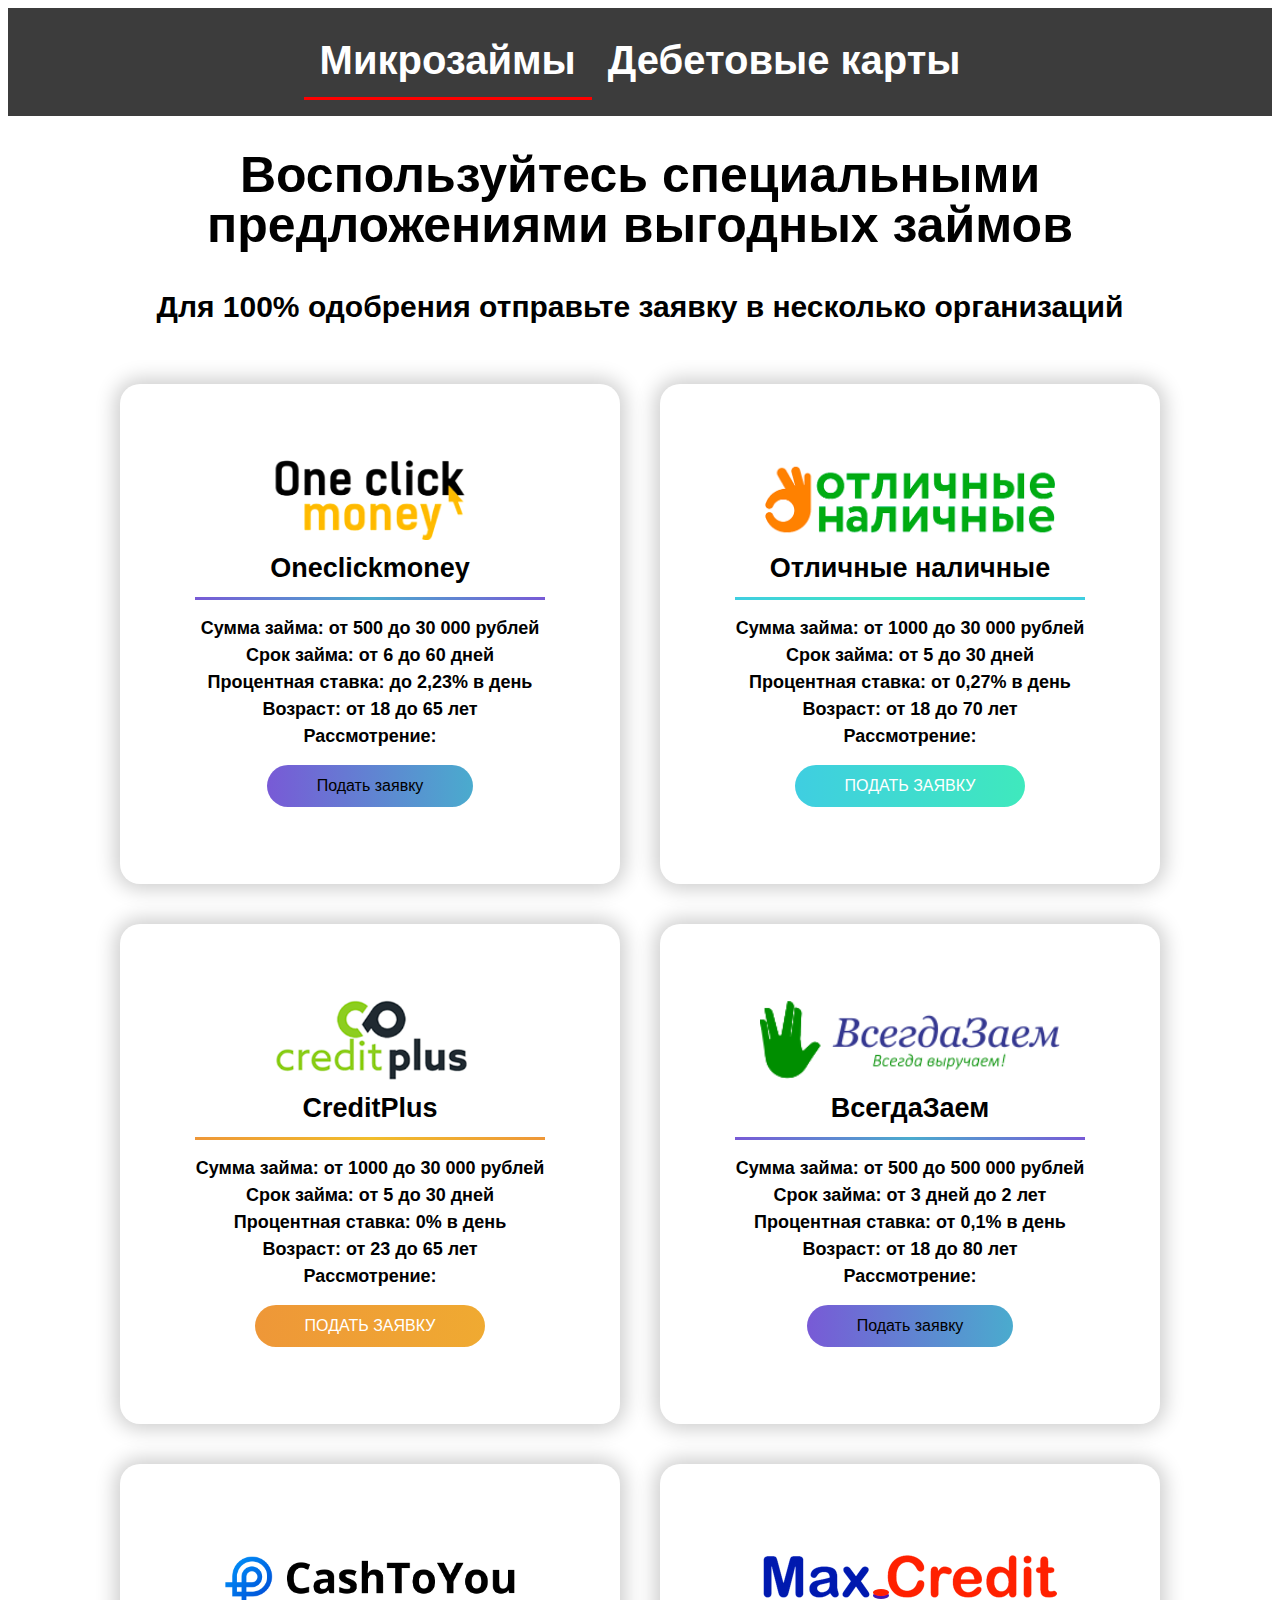
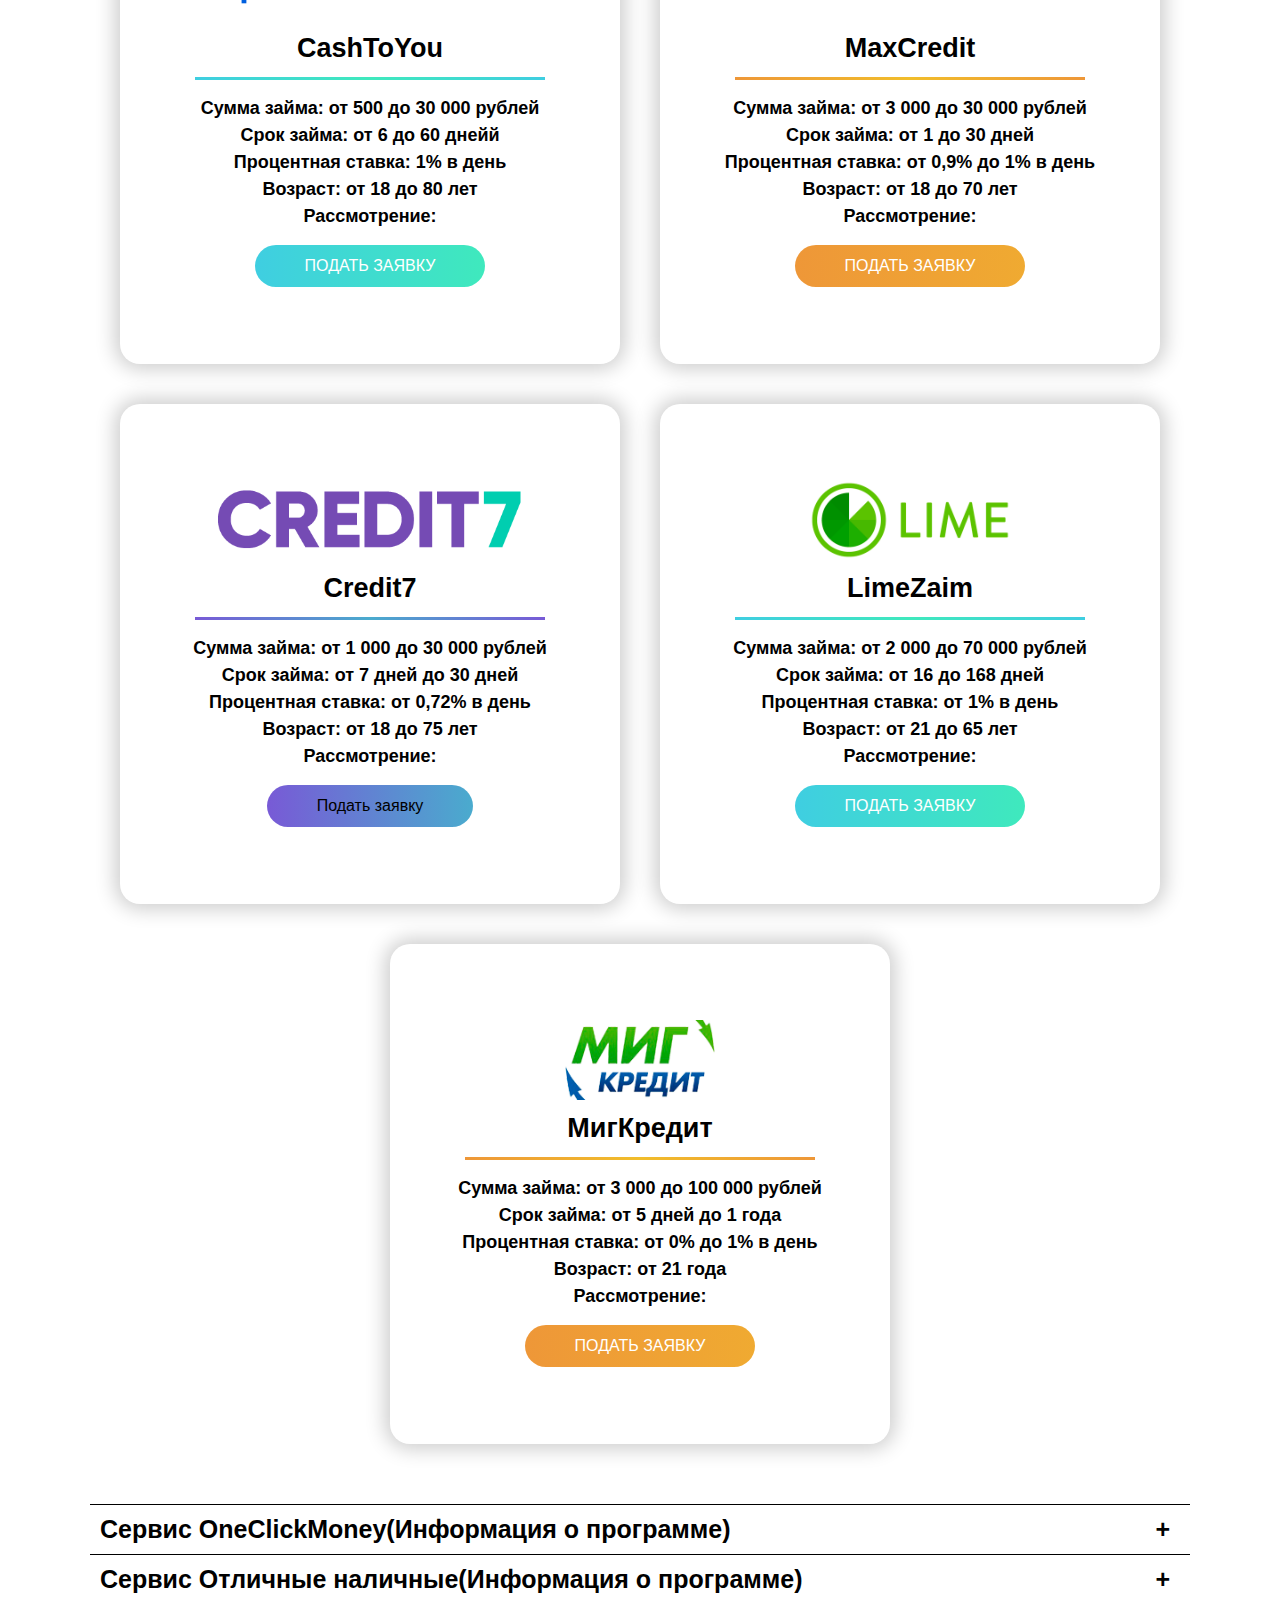
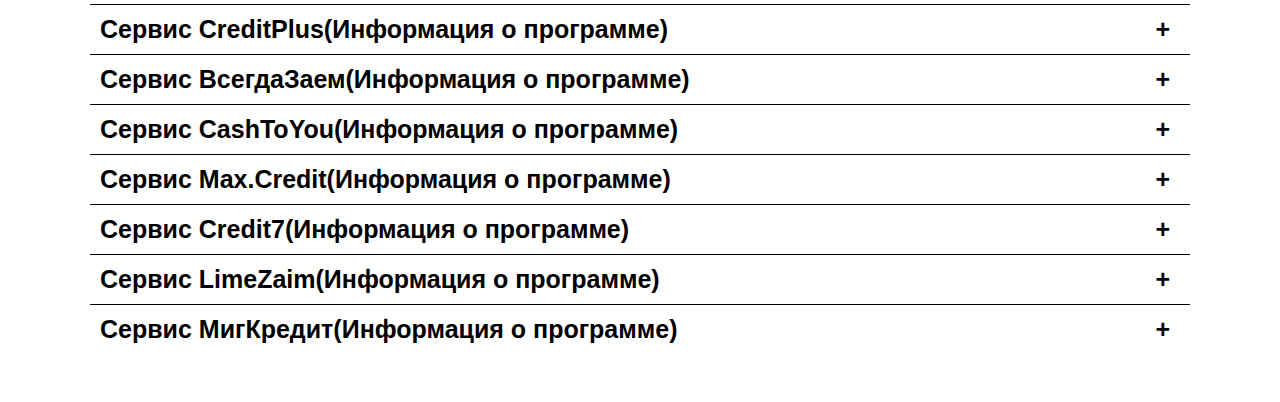
==== commit bbba258f: "Add files via upload" ====
--- a/index.html
+++ b/index.html
@@ -10,7 +10,7 @@
 		<nav class="topnav">
 			<ul class="str">
 				<li><a class="active"href="index.html">Микрозаймы</a></li>
-				<li><a href="cart.html">Дебетовые карты</a></li>
+				<li><a href="debcart.html">Дебетовые карты</a></li>
 			</ul>
 		</nav>
 	</head>
@@ -27,9 +27,7 @@
 						<p>Сумма займа: от 500 до 30 000 рублей<br>Срок займа: от 6 до 60 дней<br>Процентная ставка: до 2,23% в день<br>
 						Возраст: от 18 до 65 лет<br>Рассмотрение:</p>		  
 					</div>
-					<div class="card-button1">
-						<a href="https://ad.admitad.com/g/2e4f66e6ffa1b84c5340ae3cf109e7" class="button-text">Подать заявку</a>	
-					</div>	
+						<a href="https://ad.admitad.com/g/2e4f66e6ffa1b84c5340ae3cf109e7" class="card-button1">Подать заявку</a>		
 				</div>
 				<div class="card">
 					<img src="Picture/otlnal.png" alt="Отличные наличные" class="card-image">
@@ -38,9 +36,7 @@
 						<p>Сумма займа: от 1000 до 30 000 рублей<br>Срок займа: от 5 до 30 дней<br>Процентная ставка: от 0,27% в день<br>
 						Возраст: от 18 до 70 лет<br>Рассмотрение:</p>		  
 					</div>
-					<div class="card-button2">
-						<a href="https://ad.admitad.com/g/5z9ni6el18a1b84c5340b21687d58d538b39b791" class="button-text">Подать заявку</a>	
-					</div>	
+						<a href="https://ad.admitad.com/g/cq99h67a18a1b84c534099d7f38bc0" class="card-button2">Подать заявку</a>		
 				</div>
 			</div>
 			<div class="container">
@@ -51,9 +47,66 @@
 						<p>Сумма займа: от 1000 до 30 000 рублей<br>Срок займа: от 5 до 30 дней<br>Процентная ставка: 0% в день<br>
 						Возраст: от 23 до 65 лет<br>Рассмотрение:</p>		  
 					</div>
-					<div class="card-button3">
-						<a href="https://ad.admitad.com/g/mzp7dy4ikqa1b84c5340ab10d1eb5c" class="button-text">Подать заявку</a>	
-					</div>	
+						<a href="https://ad.admitad.com/g/mzp7dy4ikqa1b84c5340ab10d1eb5c" class="card-button3">Подать заявку</a>		
+				</div>
+				<div class="card">
+					<img src="Picture/vsegdazaem.png" alt="ВсегдаЗаем" class="card-image">
+					<div class="card-text">
+						<h2>ВсегдаЗаем</h2><div class="line1"></div>
+						<p>Сумма займа: от 500 до 500 000 рублей<br>Срок займа: от 3 дней до 2 лет<br>Процентная ставка: от 0,1% в день<br>
+						Возраст: от 18 до 80 лет<br>Рассмотрение:</p>		  
+					</div>
+						<a href="https://ad.admitad.com/g/o0zumyuupra1b84c53400e14c8cdc1" class="card-button1">Подать заявку</a>		
+				</div>
+			</div>
+			<div class="container">
+				<div class="card">
+					<img src="Picture/Cashtoyou.png" alt="СashToYou" class="card-image">
+					<div class="card-text">
+						<h2>CashToYou</h2><div class="line2"></div>
+						<p>Сумма займа: от 500 до 30 000 рублей<br>Срок займа: от 6 до 60 днейй<br>Процентная ставка: 1% в день<br>
+						Возраст: от 18 до 80 лет<br>Рассмотрение:</p>		  
+					</div>
+						<a href="https://ad.admitad.com/g/25i5bkhfcga1b84c5340dfd4d1786c" class="card-button2">Подать заявку</a>		
+				</div>
+				<div class="card">
+					<img src="Picture/maxcredit.png" alt="maxcredit" class="card-image">
+					<div class="card-text">
+						<h2>MaxCredit</h2><div class="line3"></div>
+						<p>Сумма займа: от 3 000 до 30 000 рублей<br>Срок займа: от 1 до 30 дней<br>Процентная ставка: от 0,9% до 1% в день<br>
+						Возраст: от 18 до 70 лет<br>Рассмотрение:</p>		  
+					</div>
+						<a href="https://ad.admitad.com/g/stve2wtq5za1b84c53406df803d73f" class="card-button3">Подать заявку</a>		
+				</div>
+			</div>
+			<div class="container">
+				<div class="card">
+					<img src="Picture/Credit7.png" alt="Credit7" class="card-image">
+					<div class="card-text">
+						<h2>Credit7</h2><div class="line1"></div>
+						<p>Сумма займа: от 1 000 до 30 000 рублей<br>Срок займа: от 7 дней до 30 дней<br>Процентная ставка: от 0,72% в день<br>
+						Возраст: от 18 до 75 лет<br>Рассмотрение:</p>		  
+					</div>
+						<a href="https://ad.admitad.com/g/vojb18n6gsa1b84c534096bf0d7973" class="card-button1">Подать заявку</a>		
+				</div>
+				<div class="card">
+					<img src="Picture/Lime.png" alt="Lime" class="card-image">
+					<div class="card-text">
+						<h2>LimeZaim</h2><div class="line2"></div>
+						<p>Сумма займа: от 2 000 до 70 000 рублей<br>Срок займа: от 16 до 168 дней<br>Процентная ставка: от 1% в день<br>
+						Возраст: от 21 до 65 лет<br>Рассмотрение:</p>		  
+					</div>
+						<a href="https://ad.admitad.com/g/7efxdslsh8a1b84c53403c45582c1f" class="card-button2">Подать заявку</a>		
+				</div>
+			<div class="container">
+				<div class="card">
+					<img src="Picture/Mig-Kredit.png" alt="Mig-Kredit" class="card-image">
+					<div class="card-text">
+						<h2>МигКредит</h2><div class="line3"></div>
+						<p>Сумма займа: от 3 000 до 100 000 рублей<br>Срок займа: от 5 дней до 1 года<br>Процентная ставка: от 0% до 1% в день<br>
+						Возраст: от 21 года<br>Рассмотрение:</p>		  
+					</div>
+						<a href="https://ad.admitad.com/g/4ed19c9aeda1b84c53406f1a920894" class="card-button3">Подать заявку</a>		
 				</div>
 			</div>
 			<div class="size">
@@ -61,7 +114,7 @@
 					<div class="faq">
 						<div class="faq-title">Сервис OneClickMoney(Информация о программе)</div> 
 						<div class="content">
-							<p>Сервис OneClickMoney - финансовый онлайн-проект, осуществляющий выдачу займов на банковскую карту онлайн!</p>
+						   <p>Сервис OneClickMoney - финансовый онлайн-проект, осуществляющий выдачу займов на банковскую карту онлайн!</p>
 						   <p>Требования к заемщикам:</p>
 						   <ul>
 							   <li>Гражданство РФ</li>
@@ -125,6 +178,185 @@
 						 </ul> 
 						</div>
 					</div>
+					<div class="faq">
+						<div class="faq-title">Сервис ВсегдаЗаем(Информация о программе)</div> 
+						<div class="content">
+							<p>Компания «ВсегдаЗаем» развивает дистанционную модель обслуживания и выдаёт займы на карту — без посещения офиса компании.
+							Для подачи заявки необходимо иметь: паспорт, СНИЛС или ИНН, активный мобильный телефон, подтверждённый аккаунт на портале ГОС УСЛУГ, банковскую карту для зачисления денег по её реквизитам.</p>
+						   <p>Требования к заемщикам:</p>
+						   <ul>
+							<li>Гражданство РФ</li>
+							<li>Постоянная регистрация на территории РФ</li>
+							<li>Возраст заемщика от 18 до 80 лет</li>
+						  </ul> 
+						  <p>Способы погашения:</p>
+						  <ul>
+						   <li>С банковской карты</li>
+						 </ul> 	
+						 <p>Способы получения займа:</p>
+						  <ul>
+						   <li>Банковская карта</li>
+						 </ul> 
+						 <p>Описание причин, по которым действие может быть отклонено:</p>
+						  <ul>
+						   <li>Был ранее выдан заём клиенту</li>
+						   <li>Заемщик не прошел скоринговую систему</li>
+						 </ul> 
+						</div>
+					</div>
+					<div class="faq">
+						<div class="faq-title">Сервис CashToYou(Информация о программе)</div> 
+						<div class="content">
+							<p>Сервис СashToYou - финансовый онлайн-проект, осуществляющий выдачу займов на банковскую карту онлайн!</p>
+						   <p>Требования к заемщикам:</p>
+						   <ul>
+							<li>Гражданство РФ</li>
+							<li>Постоянная регистрация на территории РФ</li>
+							<li>Наличие постоянного места работы</li>
+							<li>Наличие мобильного телефона</li>
+							<li>Возраст заемщика от 18 до 80 лет</li>
+						  </ul> 
+						  <p>Необходимые документы:</p>
+						  <ul>
+						   <li>Паспорт гражданина РФ</li>
+						 </ul> 	
+						 <p>Способы получения займа:</p>
+						  <ul>
+						   <li>Личный банковский счет</li>
+						   <li>Именная банковская карта VISA / MasterCard / Maestro</li>
+						   <li>Электронный кошелек в платежной системе Webmoney</li>
+						   <li>Электронный кошелек в платежной системе Яндекс.Деньги</li>
+						   <li>Электронный кошелек в платежной системе QIWI</li>
+						   <li>Система денежных переводов ЗОЛОТАЯ КОРОНА</li>
+						 </ul> 
+						 <p>Способы погашения:</p>
+						  <ul>
+						   <li>С банковской карты</li>
+						   <li>Интернет-банк "Альфа-клик", "Сбербанк@Онлайн", "Промсвязьбанк"</li>
+						   <li>Терминалы оплаты</li>
+						   <li>По системе денежных переводов "Contact"</li>
+						   <li>Кошелек "Webmoney"</li>
+						 </ul> 
+						</div>
+					</div>
+					<div class="faq">
+						<div class="faq-title">Сервис Max.Credit(Информация о программе)</div> 
+						<div class="content">
+						<p>Max.Credit — высокотехнологичный сервис кредитования через Интернет. Даем быстрый займ на банковскую карту за 15 минут по всей России.</p>
+						<p>Продукт:</p>
+						  <ul>
+						   <li>Сумма займа: от 3 000 до 30 000 рублей, первый займ до 7 000 рублей</li>
+						   <li>Процентная ставка: от 0,9% до 1% в день</li>
+						   <li>Период кредитования: от 1 до 30 дней</li>
+						   <li>Получение займа: банковская карта</li>
+						   <li>Погашение займа: банковская карта, терминалы «Элекснет», банковский перевод</li>
+						 </ul> 
+						 <p>Портрет заемщика: </p>
+						  <ul>
+						   <li>Возраст: 18 – 70</li>
+						   <li>ГЕО: Россия, кроме региона Северный Кавказ</li>
+						   <li>Паспорт РФ + мобильный телефон</li>
+						 </ul> 
+						</div>
+					</div>
+					<div class="faq">
+						<div class="faq-title">Сервис Credit7(Информация о программе)</div> 
+						<div class="content">
+						<p>Общие условия по займу</p>
+						  <ul>
+						   <li>Тип продукта: PDL</li>
+						   <li>Минимальная сумма займа: 1 000 руб.</li>
+						   <li>Максимальная сумма займа: 30 000 руб.</li>
+						   <li>Минимальный срок займа: 7 дней</li>
+						   <li>Максимальный срок займа: 30 дней</li>
+						   <li>Ставка на первый заём 0% в день, срок займа не более 7 дней.</li>
+						   <li>Ставка на повторный заем от 0,72% в день</li>
+						 </ul> 
+						 <p>Способы получения займа: </p>
+						  <ul>
+						   <li>Именная банковская карта</li>
+						   <li>Личный банковский счет</li>
+						 </ul> 
+						 <p>Способы погашения:</p>
+						  <ul>
+						   <li>Банковской картой в личном кабинете</li>
+						   <li>Денежный перевод в отделении Почты России"</li>
+						 </ul> 
+						 <p>Требования к заемщикам:</p>
+						   <ul>
+							<li>Минимальный возраст 18 лет (до 75 лет максимум)</li>
+							<li>Паспорт гражданина Российской Федерации</li>
+							<li>Постоянная регистрация и проживание на территории РФ</li>
+							<li>Личный счет / именная банковская карта банка на территории РФ</li>
+							<li>География: Россия (кроме Крыма и Северного Кавказа)</li>
+						  </ul> 
+						  <p>Преимущества для клиентов:</p>
+						  <ul>
+						   <li>Первый заем под 0%,  срок займа не более 7 дней.</li>
+						   <li>Скидка до 28% на повторный заем по программе лояльности</li>
+						   <li>Отсрочка платежа по займу до 30 дней без ухудшения КИ</li>
+						   <li>Без штрафов при погашении просрочки с 1 по 3 день</li>
+						   <li>Выдача займов на карту 24/7 без перерывов и выходных</li>
+						   <li>Решение по заявке 5 минут. Мгновенная выдача на карту </li>
+						 </ul> 
+						</div>
+					</div>
+					<div class="faq">
+						<div class="faq-title">Сервис LimeZaim(Информация о программе)</div> 
+						<div class="content">
+						 <p>Требования к заемщикам:</p>
+							<ul>
+							 <li>Гражданство РФ</li>
+							 <li>Постоянная регистрация и фактическое проживание на территории РФ</li>
+							 <li>Наличие именной карты VISA или Mastercard, выпущенной банком на территории РФ </li>
+						   </ul> 
+						 <p>Необходимые документы:</p>
+						   <ul>
+							<li>Паспорт гражданина РФ</li>
+						  </ul> 	
+						 <p>Способы получения займа: </p>
+						  <ul>
+						   <li>Личный банковский счет</li>
+						   <li>Именная банковская карта VISA / Mastercard</li>
+						   <li>Электронный кошелек в платежной системе Яндекс.Деньги</li>
+						   <li>Электронный кошелек QIWI</li>
+						   <li>Система денежных переводов CONTACT</li>
+						 </ul> 
+						</div>
+					</div>
+					<div class="faq">
+						<div class="faq-title">Сервис МигКредит(Информация о программе)</div> 
+						<div class="content">
+						 <p>Требования к заемщикам:</p>
+							<ul>
+							 <li>Гражданство РФ</li>
+							 <li>Возраст от 21 года</li>
+							 <li>Наличие постоянной регистрации</li>
+							 <li>Постоянный доход</li>
+							 <li>Для оформления необходим паспорт</li>
+						   </ul> 
+						 <p>В некоторых случаях компания вправе запросить представления одного из следующих документов:</p>
+						   <ul>
+							<li>Страховое свидетельство государственного пенсионного страхования</li>
+							<li>Пенсионное удостоверение или справка, подтверждающая статус пенсионера</li>
+							<li>Водительское удостоверение</li>
+							<li>Свидетельство о регистрации транспортного средства</li>
+							<li>Свидетельство о постановке на учет физического лица в налоговом органе</li>
+							<li>Военный билет</li>
+							<li>Заграничный паспорт</li>
+						  </ul> 	
+						 <p>Способы получения займа: </p>
+						  <ul>
+						   <li>С банковской карты</li>
+						   <li>Платежные терминалы QIWI, Элекснет, Киберплат</li>
+						   <li>С лицевого счета мобильного телефона</li>
+						   <li>Со счета в банке</li>
+						   <li>Банкоматы Альфа-банк</li>
+						   <li>Через терминал/кассу салонов сети «Связной»</li>
+						   <li>Через системы денежных переводов: "Золотая Корона", "CONTACT"</li>
+						 </ul> 
+						</div>
+					</div>
 				</div>
 			</div>	
 		</div>	
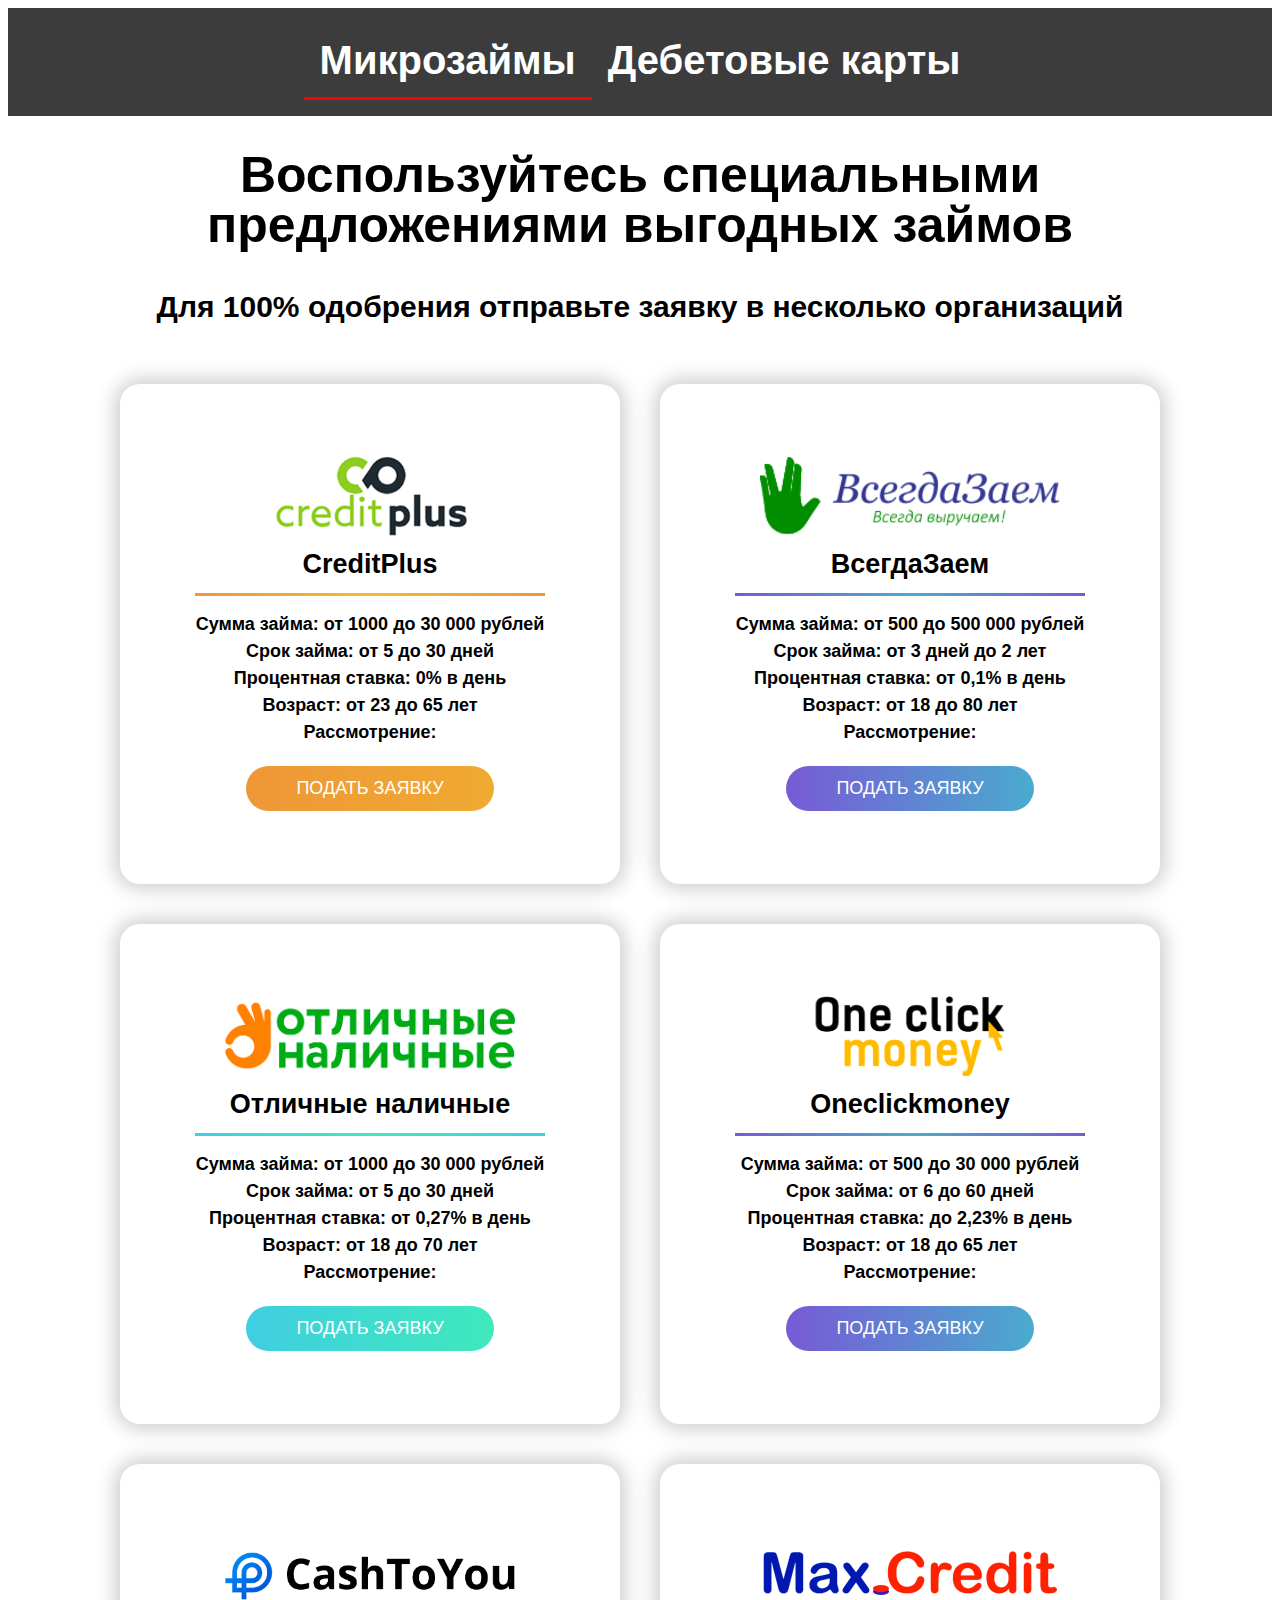
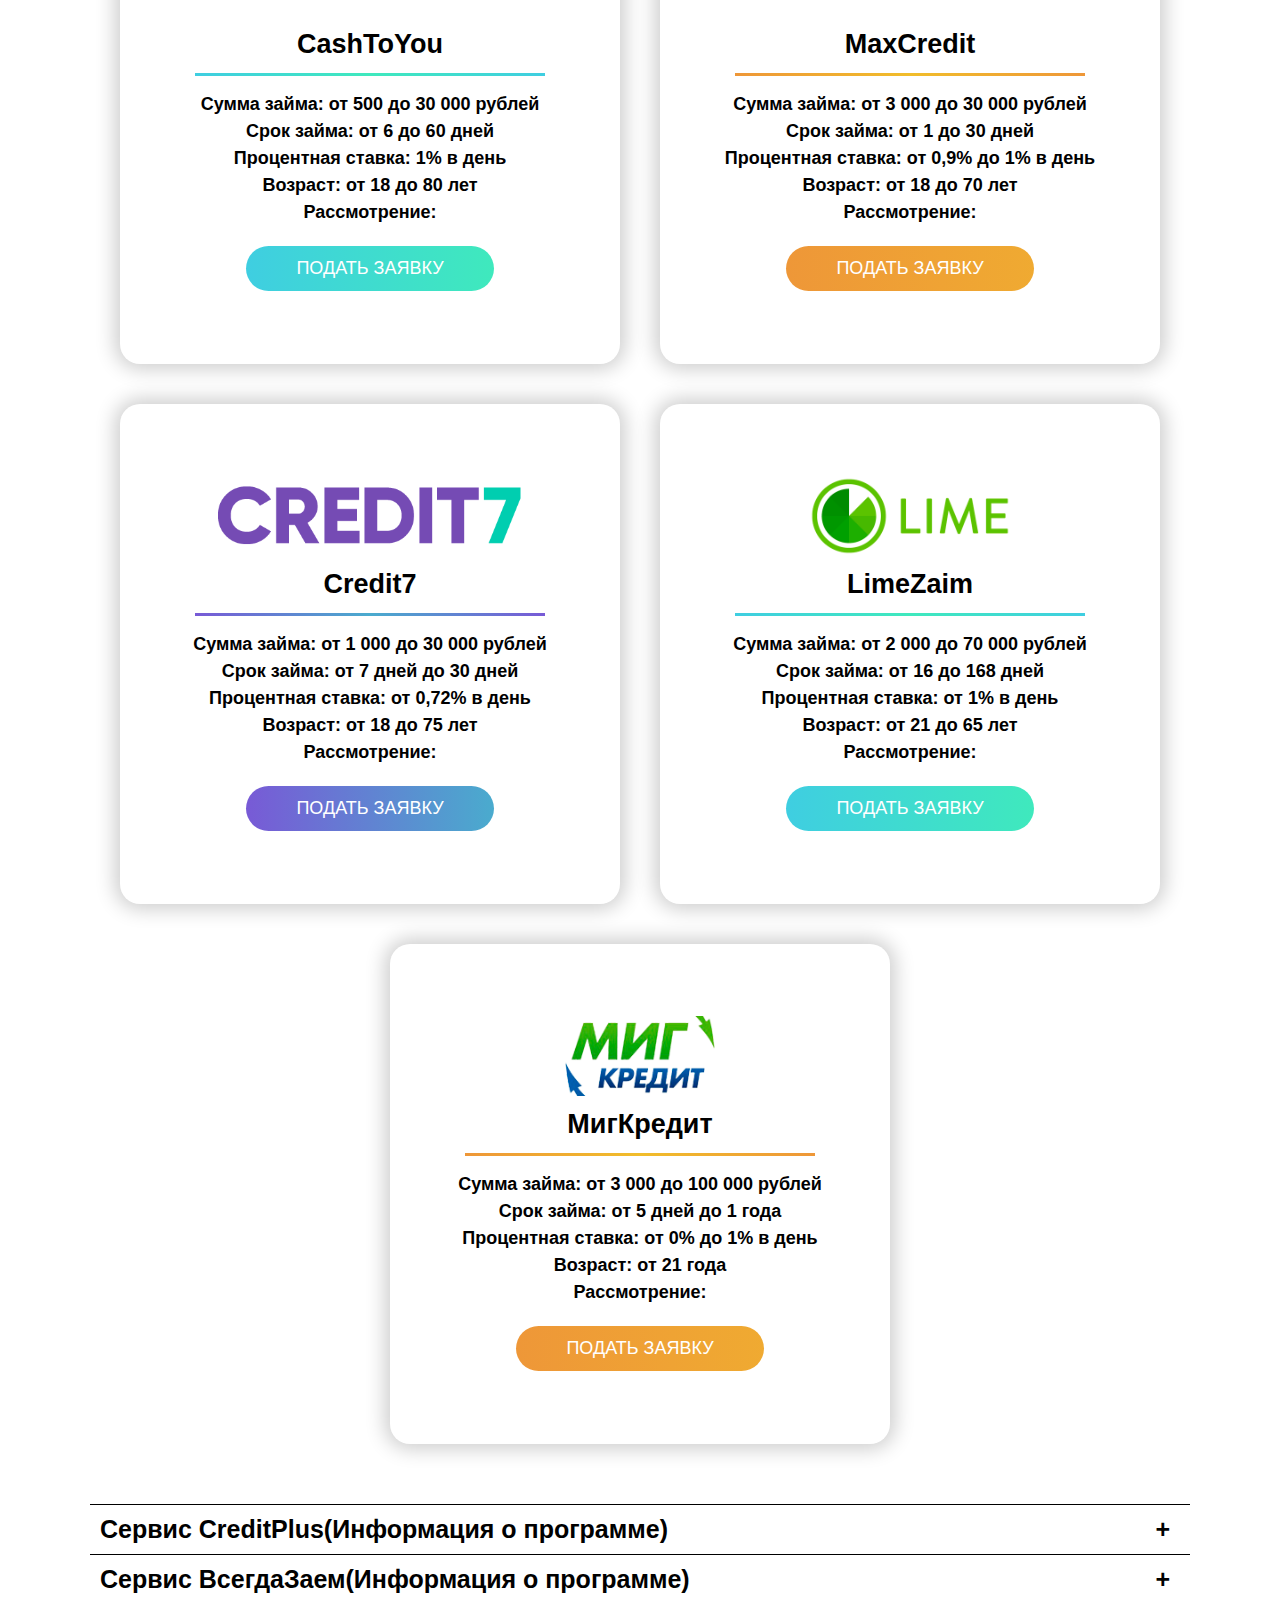
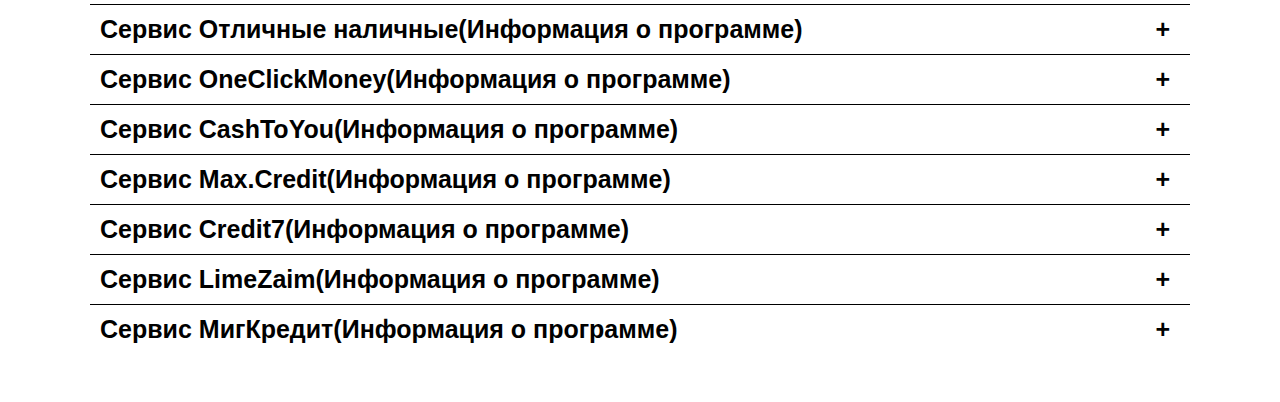
==== commit 51a28329: "Add files via upload" ====
--- a/index.html
+++ b/index.html
@@ -21,6 +21,35 @@
 			
 			<div class="container">
 				<div class="card">
+					<img src="Picture/creditplus.png" alt="creditplus" class="card-image">
+					<div class="card-text">
+						<h2>CreditPlus</h2><div class="line3"></div>
+						<p>Сумма займа: от 1000 до 30 000 рублей<br>Срок займа: от 5 до 30 дней<br>Процентная ставка: 0% в день<br>
+						Возраст: от 23 до 65 лет<br>Рассмотрение:</p>		  
+					</div>
+						<a href="https://ad.admitad.com/g/mzp7dy4ikqa1b84c5340ab10d1eb5c" class="card-button3">Подать заявку</a>		
+				</div>
+				<div class="card">
+					<img src="Picture/vsegdazaem.png" alt="ВсегдаЗаем" class="card-image">
+					<div class="card-text">
+						<h2>ВсегдаЗаем</h2><div class="line1"></div>
+						<p>Сумма займа: от 500 до 500 000 рублей<br>Срок займа: от 3 дней до 2 лет<br>Процентная ставка: от 0,1% в день<br>
+						Возраст: от 18 до 80 лет<br>Рассмотрение:</p>		  
+					</div>
+						<a href="https://ad.admitad.com/g/o0zumyuupra1b84c53400e14c8cdc1" class="card-button1">Подать заявку</a>		
+				</div>
+			</div>
+			<div class="container">
+				<div class="card">
+					<img src="Picture/otlnal.png" alt="Отличные наличные" class="card-image">
+					<div class="card-text">
+						<h2>Отличные наличные</h2><div class="line2"></div>
+						<p>Сумма займа: от 1000 до 30 000 рублей<br>Срок займа: от 5 до 30 дней<br>Процентная ставка: от 0,27% в день<br>
+						Возраст: от 18 до 70 лет<br>Рассмотрение:</p>		  
+					</div>
+						<a href="https://ad.admitad.com/g/cq99h67a18a1b84c534099d7f38bc0" class="card-button2">Подать заявку</a>		
+				</div>
+				<div class="card">
 					<img src="Picture/oneclickmoney.png" alt="oneclickmoney" class="card-image">
 					<div class="card-text">
 						<h2>Oneclickmoney</h2><div class="line1"></div>
@@ -28,43 +57,14 @@
 						Возраст: от 18 до 65 лет<br>Рассмотрение:</p>		  
 					</div>
 						<a href="https://ad.admitad.com/g/2e4f66e6ffa1b84c5340ae3cf109e7" class="card-button1">Подать заявку</a>		
-				</div>
-				<div class="card">
-					<img src="Picture/otlnal.png" alt="Отличные наличные" class="card-image">
-					<div class="card-text">
-						<h2>Отличные наличные</h2><div class="line2"></div>
-						<p>Сумма займа: от 1000 до 30 000 рублей<br>Срок займа: от 5 до 30 дней<br>Процентная ставка: от 0,27% в день<br>
-						Возраст: от 18 до 70 лет<br>Рассмотрение:</p>		  
-					</div>
-						<a href="https://ad.admitad.com/g/cq99h67a18a1b84c534099d7f38bc0" class="card-button2">Подать заявку</a>		
-				</div>
+				</div>	
 			</div>
 			<div class="container">
 				<div class="card">
-					<img src="Picture/creditplus.png" alt="creditplus" class="card-image">
-					<div class="card-text">
-						<h2>CreditPlus</h2><div class="line3"></div>
-						<p>Сумма займа: от 1000 до 30 000 рублей<br>Срок займа: от 5 до 30 дней<br>Процентная ставка: 0% в день<br>
-						Возраст: от 23 до 65 лет<br>Рассмотрение:</p>		  
-					</div>
-						<a href="https://ad.admitad.com/g/mzp7dy4ikqa1b84c5340ab10d1eb5c" class="card-button3">Подать заявку</a>		
-				</div>
-				<div class="card">
-					<img src="Picture/vsegdazaem.png" alt="ВсегдаЗаем" class="card-image">
-					<div class="card-text">
-						<h2>ВсегдаЗаем</h2><div class="line1"></div>
-						<p>Сумма займа: от 500 до 500 000 рублей<br>Срок займа: от 3 дней до 2 лет<br>Процентная ставка: от 0,1% в день<br>
-						Возраст: от 18 до 80 лет<br>Рассмотрение:</p>		  
-					</div>
-						<a href="https://ad.admitad.com/g/o0zumyuupra1b84c53400e14c8cdc1" class="card-button1">Подать заявку</a>		
-				</div>
-			</div>
-			<div class="container">
-				<div class="card">
 					<img src="Picture/Cashtoyou.png" alt="СashToYou" class="card-image">
 					<div class="card-text">
 						<h2>CashToYou</h2><div class="line2"></div>
-						<p>Сумма займа: от 500 до 30 000 рублей<br>Срок займа: от 6 до 60 днейй<br>Процентная ставка: 1% в день<br>
+						<p>Сумма займа: от 500 до 30 000 рублей<br>Срок займа: от 6 до 60 дней<br>Процентная ставка: 1% в день<br>
 						Возраст: от 18 до 80 лет<br>Рассмотрение:</p>		  
 					</div>
 						<a href="https://ad.admitad.com/g/25i5bkhfcga1b84c5340dfd4d1786c" class="card-button2">Подать заявку</a>		
@@ -111,6 +111,64 @@
 			</div>
 			<div class="size">
 				<div class="accordeon">
+					<div class="faq">
+						<div class="faq-title">Сервис CreditPlus(Информация о программе)</div> 
+						<div class="content">
+							<p>Перманентная акция: Закрываем 1 заём случайно выбранного клиента каждую пятницу в 18:00 по МСК, оформленный за предшествующую неделю.
+								 Вся информация и результаты розыгрыша публикуются в официальных группах CreditPlus в соцсетях ВКонтакте, Одноклассники, Facebook</p>
+						   <p>Требования к заемщикам:</p>
+						   <ul>
+							<li>Гражданство РФ</li>
+							<li>Постоянная регистрация на территории РФ</li>
+							<li>Наличие мобильного телефона</li>
+						  </ul> 
+						  <p>Необходимые документы:</p>
+						  <ul>
+						   <li>Паспорт гражданина РФ</li>
+						 </ul> 	
+						 <p>Способы получения займа:</p>
+						  <ul>
+						   <li>Наличными по системе денежных переводов CONTACT</li>
+						   <li>на банковский счет</li>
+						   <li>на банковскую карту</li>
+						 </ul> 
+						</div>
+					</div>
+					<div class="faq">
+						<div class="faq-title">Сервис ВсегдаЗаем(Информация о программе)</div> 
+						<div class="content">
+							<p>Компания «ВсегдаЗаем» развивает дистанционную модель обслуживания и выдаёт займы на карту — без посещения офиса компании.
+							Для подачи заявки необходимо иметь: паспорт, СНИЛС или ИНН, активный мобильный телефон, подтверждённый аккаунт на портале ГОС УСЛУГ, банковскую карту для зачисления денег по её реквизитам.</p>
+						   <p>Требования к заемщикам:</p>
+						   <ul>
+							<li>Гражданство РФ</li>
+							<li>Постоянная регистрация на территории РФ</li>
+							<li>Возраст заемщика от 18 до 80 лет</li>
+						  </ul> 
+						  <p>Способы погашения:</p>
+						  <ul>
+						   <li>С банковской карты</li>
+						 </ul> 	
+						 <p>Способы получения займа:</p>
+						  <ul>
+						   <li>Банковская карта</li>
+						 </ul> 
+						 <p>Описание причин, по которым действие может быть отклонено:</p>
+						  <ul>
+						   <li>Был ранее выдан заём клиенту</li>
+						   <li>Заемщик не прошел скоринговую систему</li>
+						 </ul> 
+						</div>
+					</div>
+					<div class="faq">
+						<div class="faq-title">Сервис Отличные наличные(Информация о программе)</div> 
+						<div class="content">
+							<p>Наш сервис онлайн займов - это уникальные разработки и технологичные решения, поэтому одобрение заявок и зачисление 
+								денежных средств происходит за пару минут, а все данные и платежи надежно защищены.</p>
+						   <p>Минимальный пакет документов: паспорт и пенсионное удостоверение (при наличии).</p>
+						   <p>Действует акция 0% на 7 дней (действует для всех новых клиентов на первый займ).</p>
+						</div>
+					</div>
 					<div class="faq">
 						<div class="faq-title">Сервис OneClickMoney(Информация о программе)</div> 
 						<div class="content">
@@ -147,64 +205,6 @@
 						   </div>
 					</div>
 					<div class="faq">
-						<div class="faq-title">Сервис Отличные наличные(Информация о программе)</div> 
-						<div class="content">
-							<p>Наш сервис онлайн займов - это уникальные разработки и технологичные решения, поэтому одобрение заявок и зачисление 
-								денежных средств происходит за пару минут, а все данные и платежи надежно защищены.</p>
-						   <p>Минимальный пакет документов: паспорт и пенсионное удостоверение (при наличии).</p>
-						   <p>Действует акция 0% на 7 дней (действует для всех новых клиентов на первый займ).</p>
-						</div>
-					</div>
-					<div class="faq">
-						<div class="faq-title">Сервис CreditPlus(Информация о программе)</div> 
-						<div class="content">
-							<p>Перманентная акция: Закрываем 1 заём случайно выбранного клиента каждую пятницу в 18:00 по МСК, оформленный за предшествующую неделю.
-								 Вся информация и результаты розыгрыша публикуются в официальных группах CreditPlus в соцсетях ВКонтакте, Одноклассники, Facebook</p>
-						   <p>Требования к заемщикам:</p>
-						   <ul>
-							<li>Гражданство РФ</li>
-							<li>Постоянная регистрация на территории РФ</li>
-							<li>Наличие мобильного телефона</li>
-						  </ul> 
-						  <p>Необходимые документы:</p>
-						  <ul>
-						   <li>Паспорт гражданина РФ</li>
-						 </ul> 	
-						 <p>Способы получения займа:</p>
-						  <ul>
-						   <li>Наличными по системе денежных переводов CONTACT</li>
-						   <li>на банковский счет</li>
-						   <li>на банковскую карту</li>
-						 </ul> 
-						</div>
-					</div>
-					<div class="faq">
-						<div class="faq-title">Сервис ВсегдаЗаем(Информация о программе)</div> 
-						<div class="content">
-							<p>Компания «ВсегдаЗаем» развивает дистанционную модель обслуживания и выдаёт займы на карту — без посещения офиса компании.
-							Для подачи заявки необходимо иметь: паспорт, СНИЛС или ИНН, активный мобильный телефон, подтверждённый аккаунт на портале ГОС УСЛУГ, банковскую карту для зачисления денег по её реквизитам.</p>
-						   <p>Требования к заемщикам:</p>
-						   <ul>
-							<li>Гражданство РФ</li>
-							<li>Постоянная регистрация на территории РФ</li>
-							<li>Возраст заемщика от 18 до 80 лет</li>
-						  </ul> 
-						  <p>Способы погашения:</p>
-						  <ul>
-						   <li>С банковской карты</li>
-						 </ul> 	
-						 <p>Способы получения займа:</p>
-						  <ul>
-						   <li>Банковская карта</li>
-						 </ul> 
-						 <p>Описание причин, по которым действие может быть отклонено:</p>
-						  <ul>
-						   <li>Был ранее выдан заём клиенту</li>
-						   <li>Заемщик не прошел скоринговую систему</li>
-						 </ul> 
-						</div>
-					</div>
-					<div class="faq">
 						<div class="faq-title">Сервис CashToYou(Информация о программе)</div> 
 						<div class="content">
 							<p>Сервис СashToYou - финансовый онлайн-проект, осуществляющий выдачу займов на банковскую карту онлайн!</p>
--- a/css/style.css
+++ b/css/style.css
@@ -146,6 +146,7 @@
     margin:5px;
     padding: 0;
 } 
+
 .button-text{
   font-size: 18px;
   text-decoration: none;
@@ -157,8 +158,13 @@
   background: linear-gradient(to left, #785ad6, #4aabce, #785ad6);
   background-size: 200%;
   padding: 12px 50px;
+  text-decoration: none;
+  color: #fff;
+  text-transform: uppercase;
   border-radius: 30px;
   transition: .4s;
+  margin-top: 5px;
+  font-size: 18px;
 }
 
 .card-button2{
@@ -170,6 +176,8 @@
   text-transform: uppercase;
   border-radius: 30px;
   transition: .4s;
+  margin-top: 5px;
+  font-size: 18px;
 }
 
 .card-button3{
@@ -181,9 +189,10 @@
   text-transform: uppercase;
   border-radius: 30px;
   transition: .4s;
-}
-
-x
+  margin-top: 5px;
+  font-size: 18px;
+}
+
 .size{
   display: flex;
   justify-content: center; 
--- a/css/adaptive.css
+++ b/css/adaptive.css
@@ -147,19 +147,18 @@
         padding: 0;
     }
     
-    .button-text{
-      font-size: 16px;
-      text-decoration: none;
-      color: #fff;
-      text-transform: uppercase;
-    }
-    
+
     .card-button1{
       background: linear-gradient(to left, #785ad6, #4aabce, #785ad6);
       background-size: 200%;
       padding: 12px 50px;
       border-radius: 30px;
       transition: .4s;
+      text-decoration: none;
+      color: #fff;
+      text-transform: uppercase;
+      margin-top: 5px;
+      font-size: 16px;
     }
     
     .card-button2{
@@ -171,6 +170,8 @@
       text-transform: uppercase;
       border-radius: 30px;
       transition: .4s;
+      margin-top: 5px;
+      font-size: 16px;
     }
     
     .card-button3{
@@ -182,6 +183,8 @@
       text-transform: uppercase;
       border-radius: 30px;
       transition: .4s;
+      margin-top: 5px;
+      font-size: 16px;
     }
     
     x
@@ -386,12 +389,6 @@
         padding: 0;
     }
     
-    .button-text{
-      font-size: 14px;
-      text-decoration: none;
-      color: #fff;
-      text-transform: uppercase;
-    }
     
     .card-button1{
       background: linear-gradient(to left, #785ad6, #4aabce, #785ad6);
@@ -399,6 +396,11 @@
       padding: 12px 50px;
       border-radius: 30px;
       transition: .4s;
+      text-decoration: none;
+      color: #fff;
+      text-transform: uppercase;
+      margin-top: 5px;
+      font-size: 14px;
     }
     
     .card-button2{
@@ -410,6 +412,8 @@
       text-transform: uppercase;
       border-radius: 30px;
       transition: .4s;
+      margin-top: 5px;
+      font-size: 14px;
     }
     
     .card-button3{
@@ -421,6 +425,8 @@
       text-transform: uppercase;
       border-radius: 30px;
       transition: .4s;
+      margin-top: 5px;
+      font-size: 14px;
     }
     
     
@@ -640,6 +646,11 @@
       padding: 12px 50px;
       border-radius: 30px;
       transition: .4s;
+      text-decoration: none;
+      color: #fff;
+      text-transform: uppercase;
+      margin-top: 5px;
+      font-size: 12px;
     }
     
     .card-button2{
@@ -651,6 +662,8 @@
       text-transform: uppercase;
       border-radius: 30px;
       transition: .4s;
+      margin-top: 5px;
+      font-size: 12px;
     }
     
     .card-button3{
@@ -662,6 +675,8 @@
       text-transform: uppercase;
       border-radius: 30px;
       transition: .4s;
+      margin-top: 5px;
+      font-size: 12px;
     }
     
     
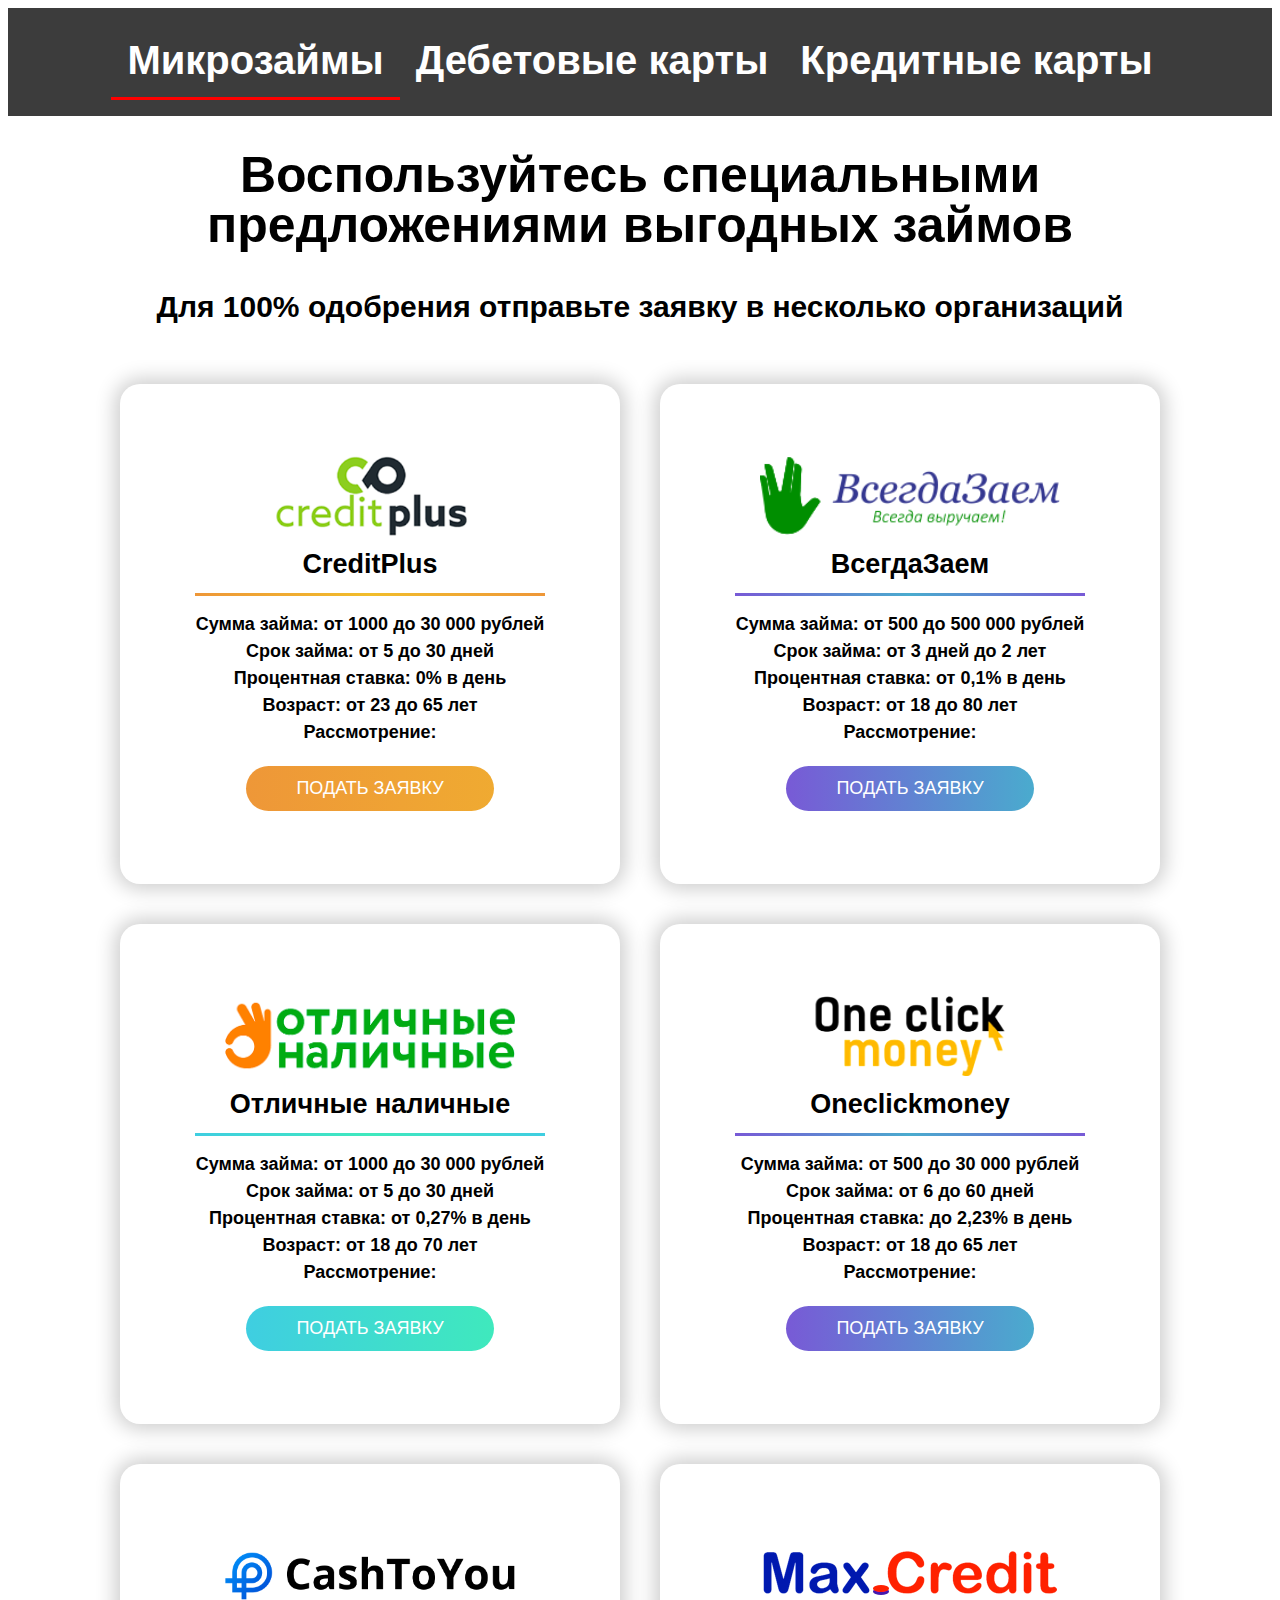
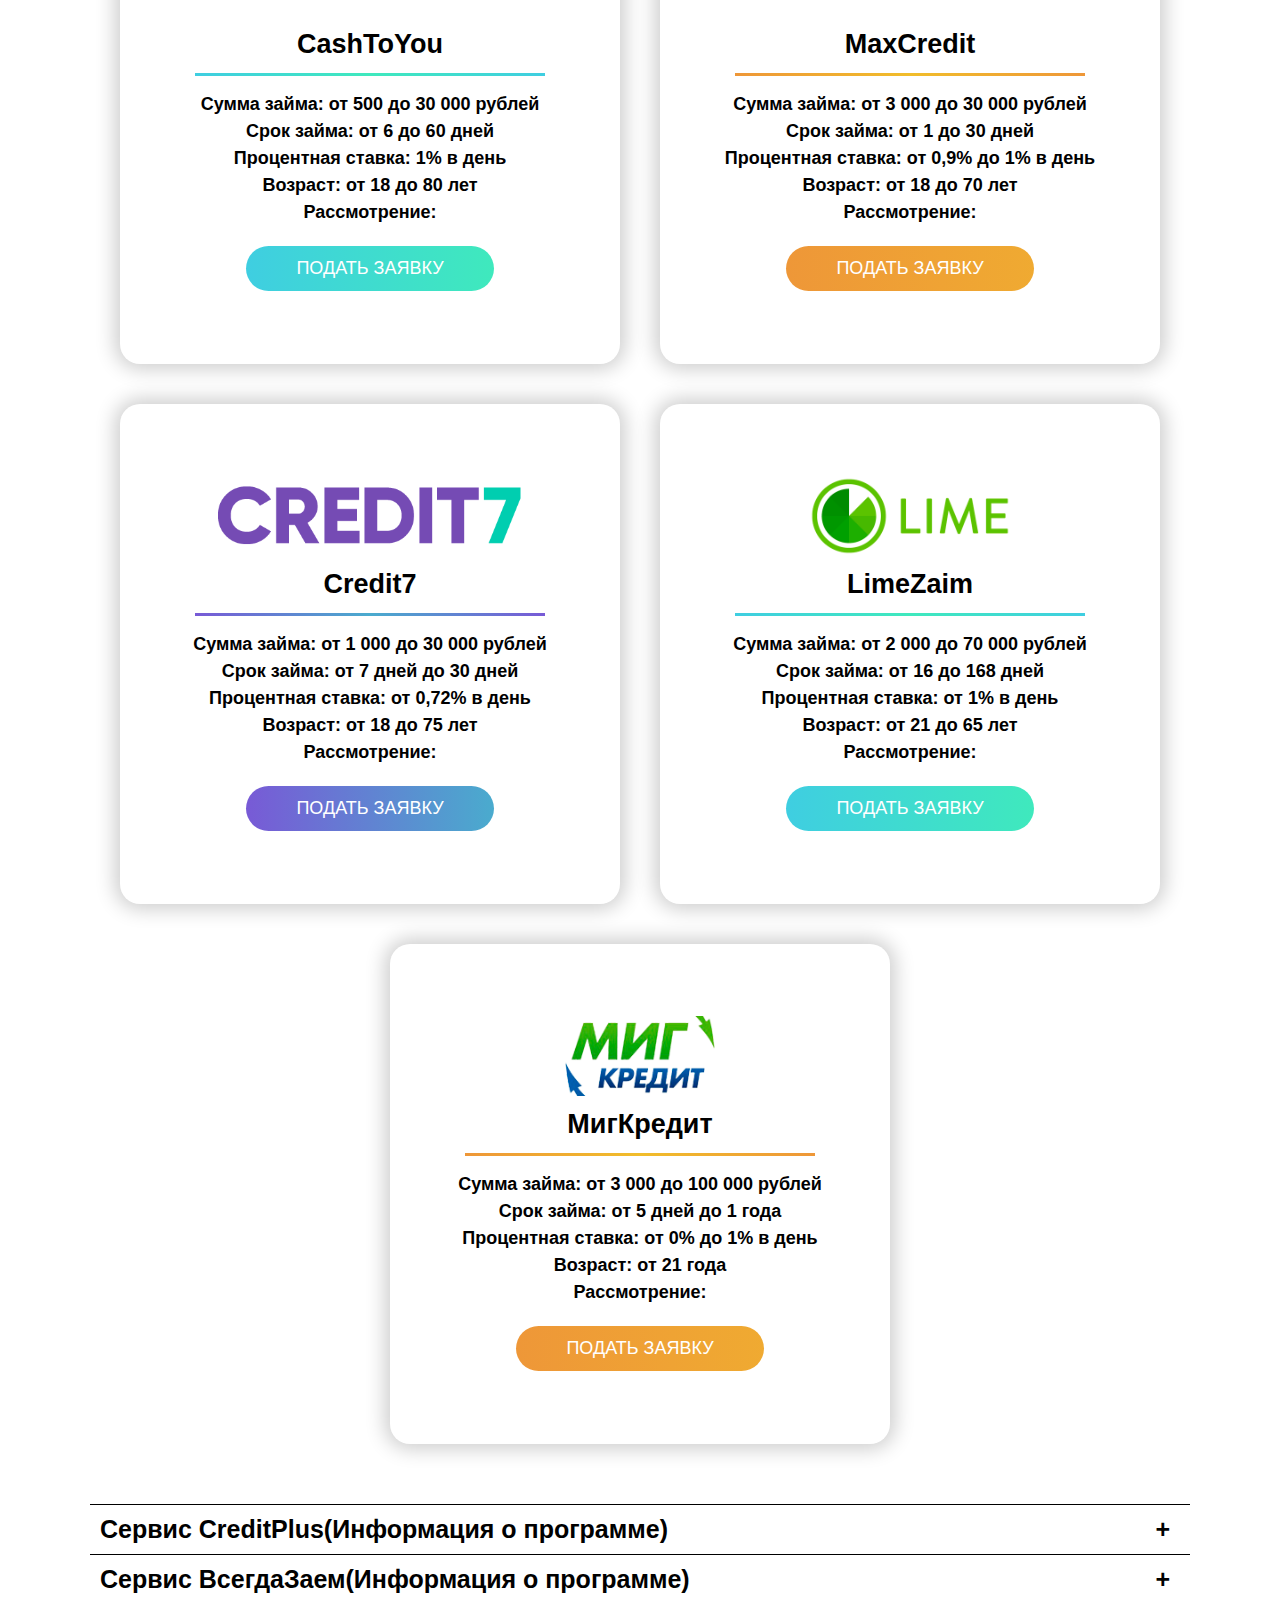
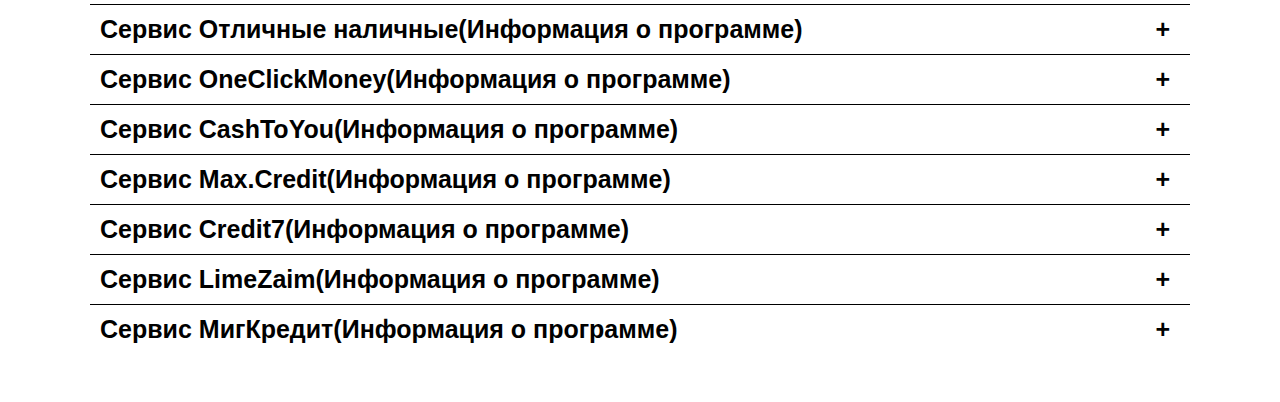
==== commit 7354ce32: "Add files via upload" ====
--- a/index.html
+++ b/index.html
@@ -11,6 +11,7 @@
 			<ul class="str">
 				<li><a class="active"href="index.html">Микрозаймы</a></li>
 				<li><a href="debcart.html">Дебетовые карты</a></li>
+				<li><a href="creditcart.html">Кредитные карты</a></li>
 			</ul>
 		</nav>
 	</head>
